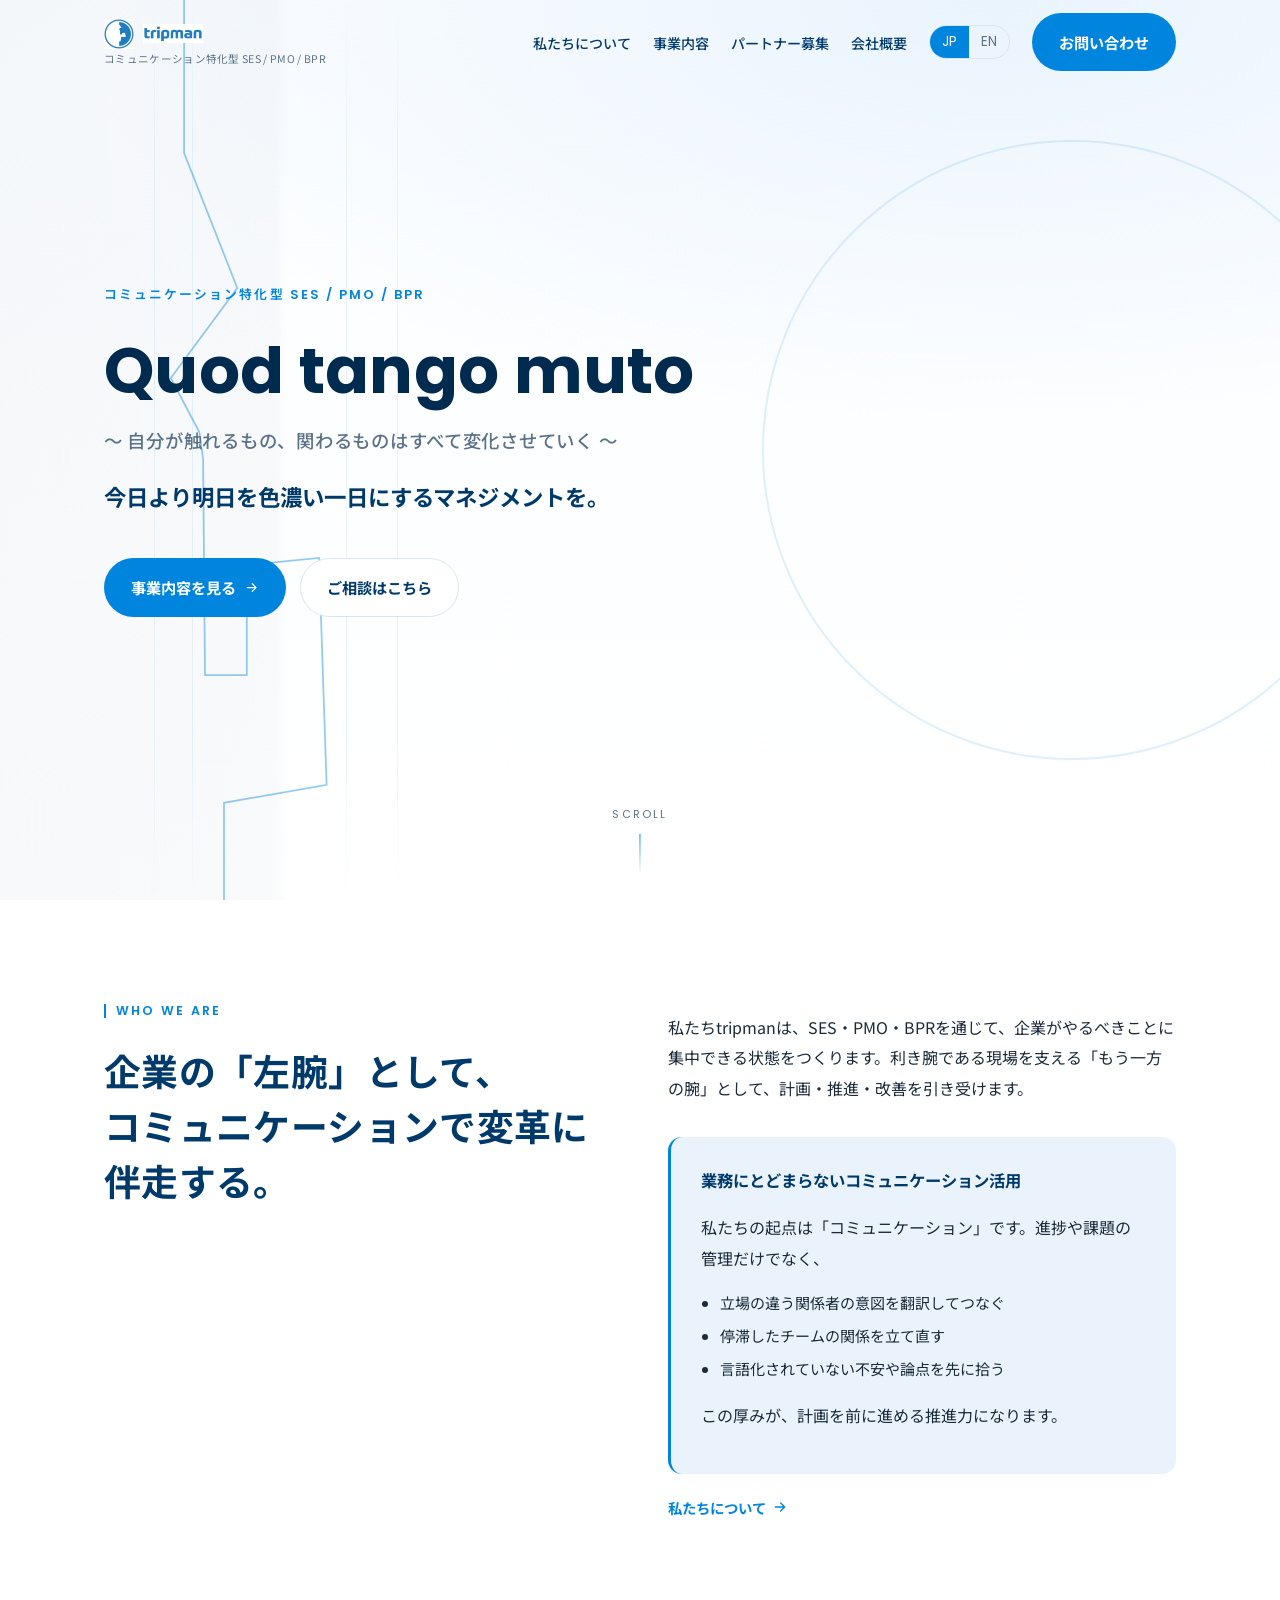
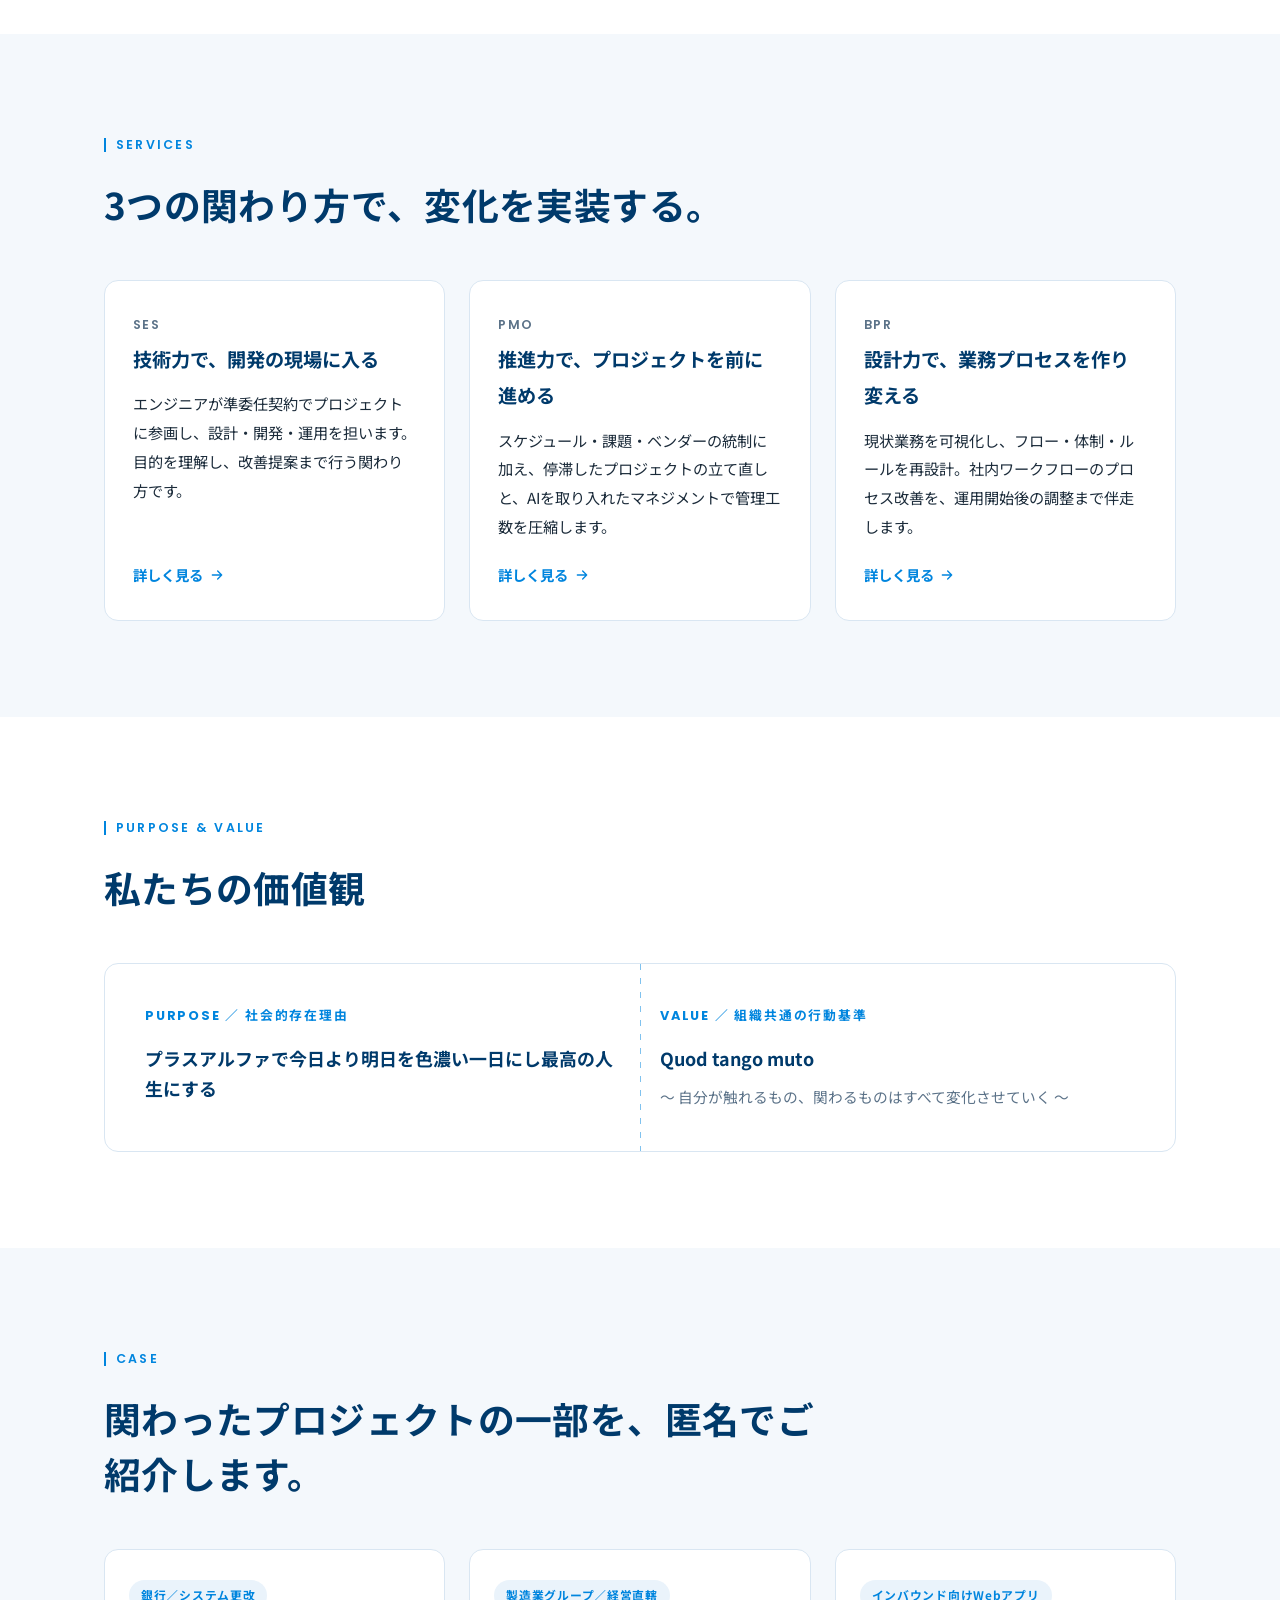
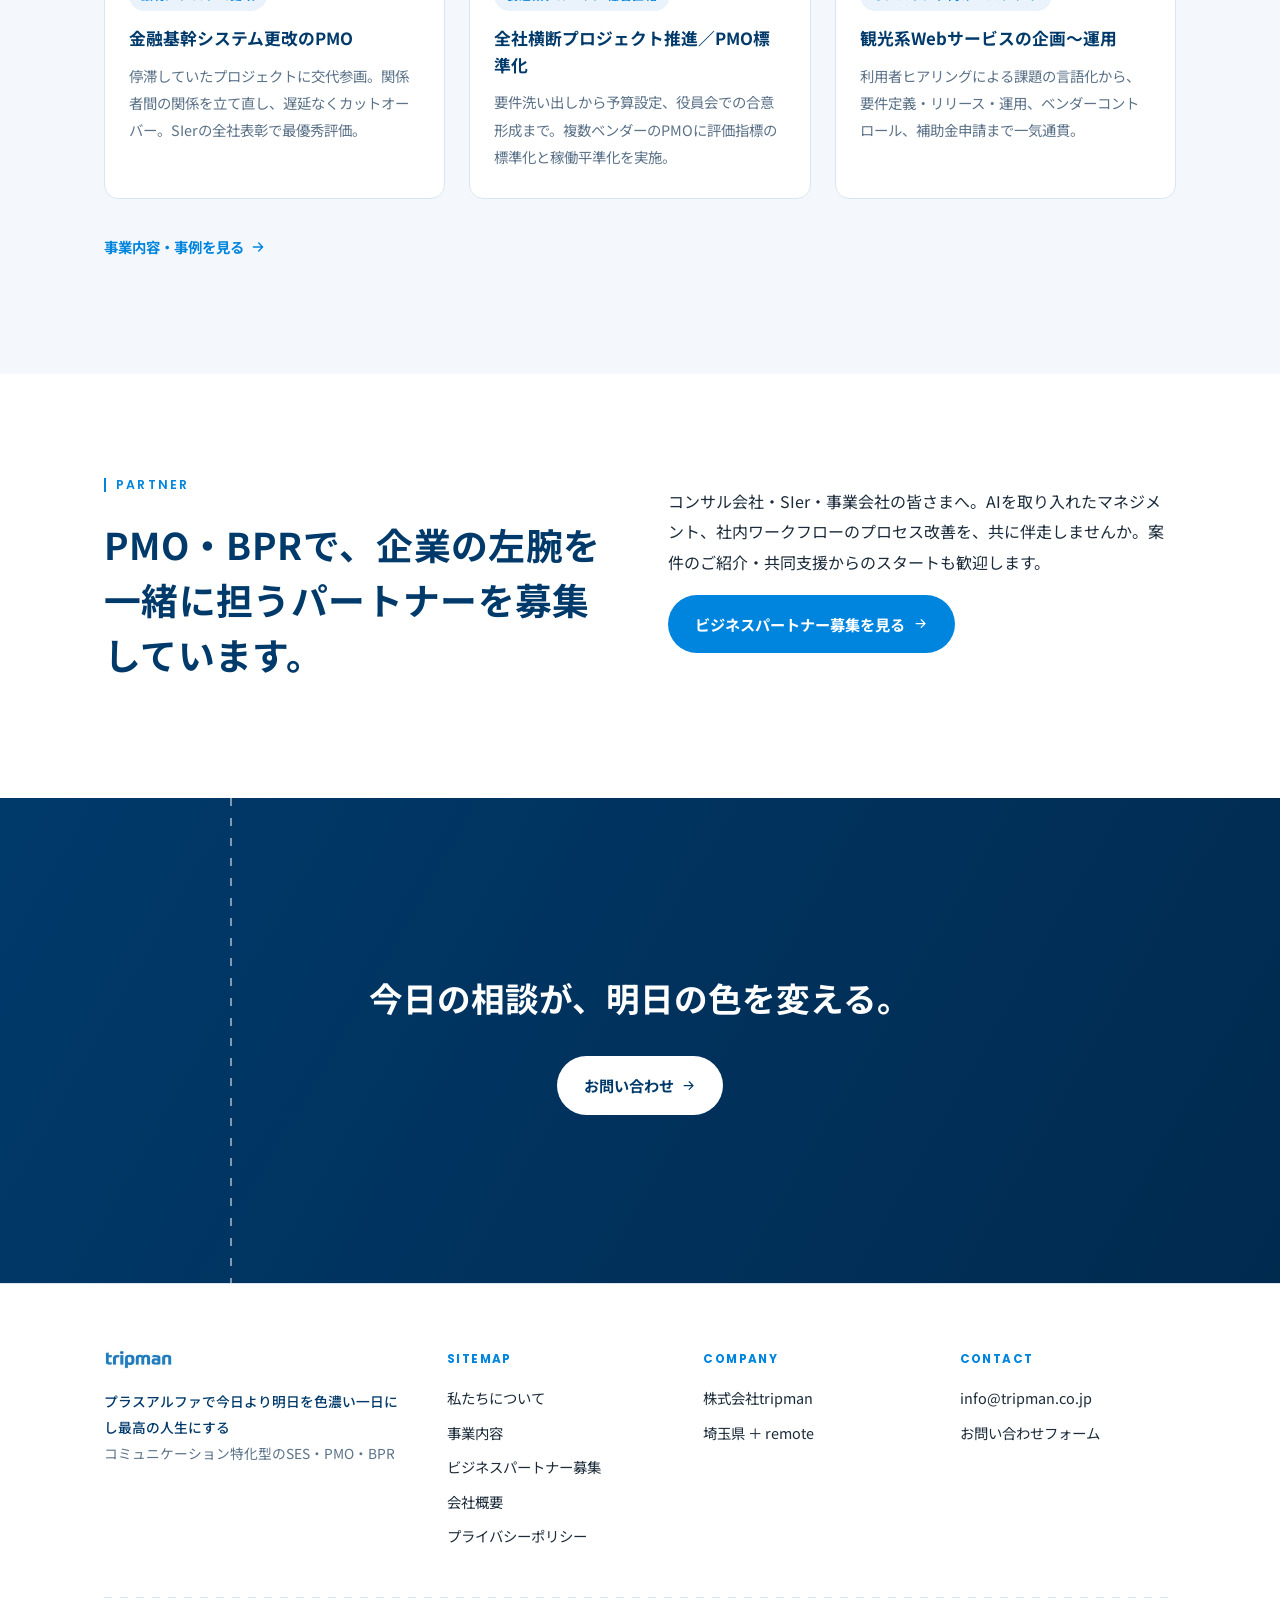
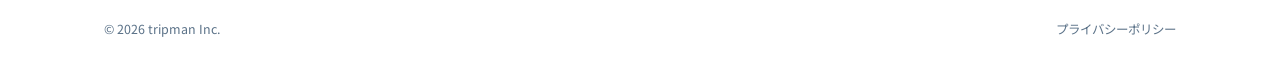
==== index.html @ a9abf8d1 "Initial public preview build Generated from tripman-corporate-site/site/ via scripts/build_public_pr" ====
<!doctype html>
<html lang="ja">
<head>
<meta charset="utf-8">
<meta name="viewport" content="width=device-width, initial-scale=1">
<meta name="robots" content="noindex, nofollow">
<link rel="icon" href="favicon.ico" sizes="any">
<link rel="icon" type="image/png" href="assets/img/favicon-32.png">
<link rel="apple-touch-icon" href="assets/img/favicon-180.png">
<title>株式会社tripman｜コミュニケーション特化型のSES・PMO・BPR</title>
<meta name="description" content="コミュニケーション特化型のSES／PMO／BPRで企業の変革に伴走するIT企業。業務にとどまらないコミュニケーション活用で、マスタースケジュール管理からAIを取り入れたマネジメント、ワークフロー改善までを「企業の左腕」として支援します。">
<meta property="og:type" content="website">
<meta property="og:title" content="株式会社tripman｜コミュニケーション特化型のSES・PMO・BPR">
<meta property="og:description" content="業務にとどまらないコミュニケーション活用で、企業の左腕として変革に伴走するIT企業。">
<meta property="og:url" content="https://www.tripman.co.jp/">
<meta property="og:image" content="https://www.tripman.co.jp/assets/img/ogp.png">
<link rel="preconnect" href="https://fonts.googleapis.com">
<link rel="preconnect" href="https://fonts.gstatic.com" crossorigin>
<link href="https://fonts.googleapis.com/css2?family=Noto+Sans+JP:wght@400;500;700&family=Poppins:wght@500;600;700&display=swap" rel="stylesheet">
<link rel="stylesheet" href="assets/css/style.css">
<!-- Google Analytics 4 — 測定ID取得後、この行の下のコメントを外し G-XXXXXXXXXX を実際のIDに差し替えてください
<script async src="https://www.googletagmanager.com/gtag/js?id=G-XXXXXXXXXX"></script>
<script>
  window.dataLayer = window.dataLayer || [];
  function gtag(){dataLayer.push(arguments);}
  gtag('js', new Date());
  gtag('config', 'G-XXXXXXXXXX');
</script>
-->
</head>
<body>

<!-- ============ Header ============ -->
<header class="site-header" id="siteHeader">
  <div class="wrap">
    <a class="brand" href="index.html" aria-label="株式会社tripman トップへ">
      <span class="brand__lockup">
        <img class="brand__mark" src="assets/img/mark.jpg" alt="" aria-hidden="true">
        <img class="brand__word" src="assets/img/wordmark.jpg" alt="tripman">
      </span>
      <span class="brand__tag" data-i18n="common.commTagline">コミュニケーション特化型 SES / PMO / BPR</span>
    </a>

    <button class="hamburger" id="hamburger" aria-label="メニューを開閉" aria-expanded="false" aria-controls="primaryNav">
      <span></span>
    </button>

    <nav class="nav" id="primaryNav" aria-label="メインナビゲーション">
      <span class="nav__tagline" data-i18n="common.commTagline">コミュニケーション特化型 SES / PMO / BPR</span>
      <ul class="nav__links">
        <li><a href="about.html" data-i18n="nav.about">私たちについて</a></li>
        <li><a href="services.html" data-i18n="nav.services">事業内容</a></li>
        <li><a href="partner.html" data-i18n="nav.partnerShort">パートナー募集</a></li>
        <li><a href="company.html" data-i18n="nav.company">会社概要</a></li>
      </ul>
      <div class="lang" role="group" aria-label="言語切り替え / Language">
        <button type="button" data-lang="ja" aria-pressed="true">JP</button>
        <button type="button" data-lang="en" aria-pressed="false">EN</button>
      </div>
      <a class="btn btn--primary nav__cta" href="contact.html" data-i18n="nav.contact">お問い合わせ</a>
    </nav>
  </div>
</header>
<div class="nav-scrim" id="navScrim" hidden></div>

<main>

  <!-- ============ Hero ============ -->
  <section class="hero" id="hero">
    <div class="hero__split" aria-hidden="true"></div>
    <div class="dateline" id="dateline" aria-hidden="true">
      <!-- 主線：日付変更線をモチーフにしたジグザグ（指定形状） -->
      <svg class="dateline__idl" viewBox="0 0 100 1000" preserveAspectRatio="none" xmlns="http://www.w3.org/2000/svg">
        <path d="M9 0 L9 170 L37 320 L2 420 L17 480 L19 510 L20 750 L42 750 L42 628 L80 620 L84 872 L30 892 L30 1000"/>
      </svg>
      <span style="left:15%"></span>
      <span style="left:27%"></span>
      <span style="left:12%"></span>
      <span style="left:31%"></span>
    </div>
    <div class="hero__mark" aria-hidden="true"></div>

    <button class="hero__skip" id="heroSkip" type="button" data-i18n="hero.skip">アニメーションをスキップ</button>

    <div class="wrap">
      <div class="hero__inner">
        <p class="hero__eyebrow" data-i18n="hero.eyebrow">コミュニケーション特化型 SES / PMO / BPR</p>
        <h1 class="hero__title">
          Quod tango muto
          <em data-i18n="hero.titleSub">〜 自分が触れるもの、関わるものはすべて変化させていく 〜</em>
        </h1>
        <p class="hero__sub" data-i18n="hero.sub">今日より明日を色濃い一日にするマネジメントを。</p>
        <div class="hero__actions">
          <a class="btn btn--primary" href="services.html" data-i18n="hero.ctaPrimary">事業内容を見る
            <svg viewBox="0 0 24 24" fill="none" aria-hidden="true"><path d="M5 12h14M13 6l6 6-6 6" stroke="currentColor" stroke-width="2" stroke-linecap="round" stroke-linejoin="round"/></svg>
          </a>
          <a class="btn btn--ghost" href="contact.html" data-i18n="hero.ctaSecondary">ご相談はこちら</a>
        </div>
      </div>
    </div>

    <div class="hero__scroll" aria-hidden="true"><span>Scroll</span></div>
  </section>

  <!-- ============ 1-2 WHO WE ARE / Communication ============ -->
  <section class="section" id="about-intro">
    <div class="wrap split">
      <div>
        <p class="eyebrow">Who we are</p>
        <h2 class="h2" data-i18n="intro.title">企業の「左腕」として、<br>コミュニケーションで変革に伴走する。</h2>
      </div>
      <div class="stack">
        <p data-i18n="intro.body1">私たちtripmanは、SES・PMO・BPRを通じて、企業がやるべきことに集中できる状態をつくります。利き腕である現場を支える「もう一方の腕」として、計画・推進・改善を引き受けます。</p>
        <div class="comm">
          <h3 data-i18n="intro.commHead">業務にとどまらないコミュニケーション活用</h3>
          <p data-i18n="intro.commLead">私たちの起点は「コミュニケーション」です。進捗や課題の管理だけでなく、</p>
          <ul>
            <li data-i18n="intro.commItem1">立場の違う関係者の意図を翻訳してつなぐ</li>
            <li data-i18n="intro.commItem2">停滞したチームの関係を立て直す</li>
            <li data-i18n="intro.commItem3">言語化されていない不安や論点を先に拾う</li>
          </ul>
          <p data-i18n="intro.commClose">この厚みが、計画を前に進める推進力になります。</p>
        </div>
        <p><a class="card__link" href="about.html" data-i18n="intro.link">私たちについて
          <svg viewBox="0 0 24 24" width="16" height="16" fill="none" aria-hidden="true"><path d="M5 12h14M13 6l6 6-6 6" stroke="currentColor" stroke-width="2" stroke-linecap="round" stroke-linejoin="round"/></svg>
        </a></p>
      </div>
    </div>
  </section>

  <!-- ============ 1-3 Services ============ -->
  <section class="section section--alt" id="services">
    <div class="wrap">
      <div class="block-head">
        <p class="eyebrow">Services</p>
        <h2 class="h2" data-i18n="svc.title">3つの関わり方で、変化を実装する。</h2>
      </div>
      <div class="cards">
        <article class="card reveal">
          <h3 class="card__ttl"><small>SES</small><span data-i18n="svc.s1.ttl">技術力で、開発の現場に入る</span></h3>
          <p data-i18n="svc.s1.body">エンジニアが準委任契約でプロジェクトに参画し、設計・開発・運用を担います。目的を理解し、改善提案まで行う関わり方です。</p>
          <a class="card__link" href="services.html#ses" data-i18n="svc.more">詳しく見る
            <svg viewBox="0 0 24 24" width="16" height="16" fill="none" aria-hidden="true"><path d="M5 12h14M13 6l6 6-6 6" stroke="currentColor" stroke-width="2" stroke-linecap="round" stroke-linejoin="round"/></svg>
          </a>
        </article>
        <article class="card reveal">
          <h3 class="card__ttl"><small>PMO</small><span data-i18n="svc.s2.ttl">推進力で、プロジェクトを前に進める</span></h3>
          <p data-i18n="svc.s2.body">スケジュール・課題・ベンダーの統制に加え、停滞したプロジェクトの立て直しと、AIを取り入れたマネジメントで管理工数を圧縮します。</p>
          <a class="card__link" href="services.html#pmo" data-i18n="svc.more">詳しく見る
            <svg viewBox="0 0 24 24" width="16" height="16" fill="none" aria-hidden="true"><path d="M5 12h14M13 6l6 6-6 6" stroke="currentColor" stroke-width="2" stroke-linecap="round" stroke-linejoin="round"/></svg>
          </a>
        </article>
        <article class="card reveal">
          <h3 class="card__ttl"><small>BPR</small><span data-i18n="svc.s3.ttl">設計力で、業務プロセスを作り変える</span></h3>
          <p data-i18n="svc.s3.body">現状業務を可視化し、フロー・体制・ルールを再設計。社内ワークフローのプロセス改善を、運用開始後の調整まで伴走します。</p>
          <a class="card__link" href="services.html#bpr" data-i18n="svc.more">詳しく見る
            <svg viewBox="0 0 24 24" width="16" height="16" fill="none" aria-hidden="true"><path d="M5 12h14M13 6l6 6-6 6" stroke="currentColor" stroke-width="2" stroke-linecap="round" stroke-linejoin="round"/></svg>
          </a>
        </article>
      </div>
    </div>
  </section>

  <!-- ============ 1-4 Purpose & Value ============ -->
  <section class="section" id="purpose">
    <div class="wrap">
      <div class="block-head">
        <p class="eyebrow">Purpose &amp; Value</p>
        <h2 class="h2" data-i18n="pv.title">私たちの価値観</h2>
      </div>
      <div class="pv">
        <div>
          <h3>Purpose ／ 社会的存在理由</h3>
          <p class="pv__main" data-i18n="pv.purpose">プラスアルファで今日より明日を色濃い一日にし最高の人生にする</p>
        </div>
        <div>
          <h3>Value ／ 組織共通の行動基準</h3>
          <p class="pv__main">Quod tango muto</p>
          <p class="pv__note" data-i18n="pv.valueNote">〜 自分が触れるもの、関わるものはすべて変化させていく 〜</p>
        </div>
      </div>
    </div>
  </section>

  <!-- ============ 1-5 Cases ============ -->
  <section class="section section--alt" id="cases">
    <div class="wrap">
      <div class="block-head">
        <p class="eyebrow">Case</p>
        <h2 class="h2" data-i18n="case.title">関わったプロジェクトの一部を、匿名でご紹介します。</h2>
      </div>
      <div class="cases">
        <article class="case reveal">
          <span class="case__tag" data-i18n="case.c1.tag">銀行／システム更改</span>
          <h3 data-i18n="case.c1.ttl">金融基幹システム更改のPMO</h3>
          <p data-i18n="case.c1.body">停滞していたプロジェクトに交代参画。関係者間の関係を立て直し、遅延なくカットオーバー。SIerの全社表彰で最優秀評価。</p>
        </article>
        <article class="case reveal">
          <span class="case__tag" data-i18n="case.c2.tag">製造業グループ／経営直轄</span>
          <h3 data-i18n="case.c2.ttl">全社横断プロジェクト推進／PMO標準化</h3>
          <p data-i18n="case.c2.body">要件洗い出しから予算設定、役員会での合意形成まで。複数ベンダーのPMOに評価指標の標準化と稼働平準化を実施。</p>
        </article>
        <article class="case reveal">
          <span class="case__tag" data-i18n="case.c3.tag">インバウンド向けWebアプリ</span>
          <h3 data-i18n="case.c3.ttl">観光系Webサービスの企画〜運用</h3>
          <p data-i18n="case.c3.body">利用者ヒアリングによる課題の言語化から、要件定義・リリース・運用、ベンダーコントロール、補助金申請まで一気通貫。</p>
        </article>
      </div>
      <p style="margin-top:32px">
        <a class="card__link" href="services.html#case" data-i18n="case.more">事業内容・事例を見る
          <svg viewBox="0 0 24 24" width="16" height="16" fill="none" aria-hidden="true"><path d="M5 12h14M13 6l6 6-6 6" stroke="currentColor" stroke-width="2" stroke-linecap="round" stroke-linejoin="round"/></svg>
        </a>
      </p>
    </div>
  </section>

  <!-- ============ 1-6 Partner ============ -->
  <section class="section" id="partner">
    <div class="wrap split">
      <div>
        <p class="eyebrow">Partner</p>
        <h2 class="h2" data-i18n="ptn.title">PMO・BPRで、企業の左腕を<br>一緒に担うパートナーを募集しています。</h2>
      </div>
      <div class="stack">
        <p data-i18n="ptn.body">コンサル会社・SIer・事業会社の皆さまへ。AIを取り入れたマネジメント、社内ワークフローのプロセス改善を、共に伴走しませんか。案件のご紹介・共同支援からのスタートも歓迎します。</p>
        <p><a class="btn btn--primary" href="partner.html" data-i18n="ptn.cta">ビジネスパートナー募集を見る
          <svg viewBox="0 0 24 24" fill="none" aria-hidden="true"><path d="M5 12h14M13 6l6 6-6 6" stroke="currentColor" stroke-width="2" stroke-linecap="round" stroke-linejoin="round"/></svg>
        </a></p>
      </div>
    </div>
  </section>

  <!-- ============ 1-7 CTA band ============ -->
  <section class="section cta-band">
    <div class="wrap">
      <h2 data-i18n="cta.title">今日の相談が、明日の色を変える。</h2>
      <a class="btn btn--onDark" href="contact.html" data-i18n="cta.btn">お問い合わせ
        <svg viewBox="0 0 24 24" fill="none" aria-hidden="true"><path d="M5 12h14M13 6l6 6-6 6" stroke="currentColor" stroke-width="2" stroke-linecap="round" stroke-linejoin="round"/></svg>
      </a>
    </div>
  </section>

</main>

<!-- ============ Footer ============ -->
<footer class="site-footer">
  <div class="wrap">
    <div class="f-top">
      <div class="f-brand">
        <img src="assets/img/wordmark.jpg" alt="tripman" class="f-word">
        <p class="f-purpose" data-i18n="footer.purpose">プラスアルファで今日より明日を色濃い一日にし最高の人生にする</p>
        <p data-i18n="common.commTaglineFooter">コミュニケーション特化型のSES・PMO・BPR</p>
      </div>
      <div>
        <h4>Sitemap</h4>
        <ul>
          <li><a href="about.html" data-i18n="nav.about">私たちについて</a></li>
          <li><a href="services.html" data-i18n="nav.services">事業内容</a></li>
          <li><a href="partner.html" data-i18n="nav.partner">ビジネスパートナー募集</a></li>
          <li><a href="company.html" data-i18n="nav.company">会社概要</a></li>
          <li><a href="privacy.html" data-i18n="nav.privacy">プライバシーポリシー</a></li>
        </ul>
      </div>
      <div>
        <h4>Company</h4>
        <ul>
          <li>株式会社tripman</li>
          <li data-i18n="footer.location">埼玉県 ＋ remote</li>
        </ul>
      </div>
      <div>
        <h4>Contact</h4>
        <ul>
          <li><a href="mailto:info@tripman.co.jp">info@tripman.co.jp</a></li>
          <li><a href="contact.html" data-i18n="nav.contact">お問い合わせフォーム</a></li>
        </ul>
      </div>
    </div>
    <div class="f-divider" aria-hidden="true"></div>
    <div class="f-bottom">
      <span>© 2026 tripman Inc.</span>
      <a href="privacy.html" data-i18n="nav.privacy">プライバシーポリシー</a>
    </div>
  </div>
</footer>

<div class="i18n-banner" id="i18nBanner" role="status" hidden>
  <span id="i18nBannerText"></span>
  <button type="button" id="i18nBannerClose">OK</button>
</div>

<script src="assets/js/main.js"></script>
</body>
</html>
---- assets/css/style.css ----
/* =========================================================
   tripman corporate site — style.css
   Brand: #0085de (logo blue) / #003a6b (deep navy accent)
   Font : Noto Sans JP (JA), Poppins (Latin display)
   ========================================================= */

:root {
  --brand: #0085de;
  --brand-dark: #006cb8;
  --ink: #003a6b;
  --ink-deep: #012a4f;
  --text: #1b2b3a;
  --muted: #5b7288;
  --line: #d9e6f2;
  --bg: #ffffff;
  --bg-alt: #f4f8fc;
  --bg-tint: #eaf3fb;
  --white: #ffffff;
  --maxw: 1120px;
  --gutter: 24px;
  --header-h: 84px;
  --radius: 14px;
  --shadow-sm: 0 1px 2px rgba(3, 42, 79, .06), 0 6px 20px rgba(3, 42, 79, .06);
  --shadow-md: 0 10px 40px rgba(3, 42, 79, .12);
  --ease: cubic-bezier(.22, .61, .36, 1);
  --font-ja: "Noto Sans JP", -apple-system, BlinkMacSystemFont, "Segoe UI", "Hiragino Kaku Gothic ProN", "Yu Gothic", Meiryo, sans-serif;
  --font-latin: "Poppins", var(--font-ja);
}

* { box-sizing: border-box; }

html { scroll-behavior: smooth; }
@media (prefers-reduced-motion: reduce) {
  html { scroll-behavior: auto; }
}

body {
  margin: 0;
  font-family: var(--font-ja);
  color: var(--text);
  background: var(--bg);
  line-height: 1.9;
  font-size: 16px;
  -webkit-font-smoothing: antialiased;
  text-rendering: optimizeLegibility;
}

img { max-width: 100%; height: auto; display: block; }
a { color: inherit; text-decoration: none; }
button { font-family: inherit; }

/* ---------- layout helpers ---------- */
.wrap {
  width: 100%;
  max-width: var(--maxw);
  margin-inline: auto;
  padding-inline: var(--gutter);
}

.section { padding-block: 96px; position: relative; }
.section--alt { background: var(--bg-alt); }
.section--tint { background: var(--bg-tint); }

@media (max-width: 767px) {
  .section { padding-block: 56px; }
}

/* ---------- eyebrow / headings ---------- */
.eyebrow {
  display: inline-flex;
  align-items: center;
  gap: 10px;
  font-family: var(--font-latin);
  font-weight: 600;
  font-size: .78rem;
  letter-spacing: .18em;
  text-transform: uppercase;
  color: var(--brand);
  margin: 0 0 20px;
}
.eyebrow::before {
  content: "";
  width: 2px;
  height: 1.15em;
  background: var(--brand);
  display: inline-block;
}
.section--dark .eyebrow { color: #7cc4f2; }
.section--dark .eyebrow::before { background: #7cc4f2; }

.h2 {
  font-size: clamp(1.55rem, 1.1rem + 1.9vw, 2.3rem);
  line-height: 1.5;
  font-weight: 700;
  color: var(--ink);
  margin: 0 0 20px;
  letter-spacing: .01em;
}
.section--dark .h2 { color: #fff; }

.lead {
  font-size: 1.02rem;
  color: var(--muted);
  margin: 0 0 8px;
}
.section--dark .lead { color: rgba(255, 255, 255, .82); }

/* ---------- buttons ---------- */
.btn {
  display: inline-flex;
  align-items: center;
  gap: .5em;
  padding: 14px 26px;
  border-radius: 999px;
  font-weight: 700;
  font-size: .95rem;
  border: 1.5px solid transparent;
  cursor: pointer;
  transition: transform .2s var(--ease), background-color .2s, color .2s, border-color .2s;
  white-space: nowrap;
}
.btn svg { width: 1em; height: 1em; }
.btn--primary { background: var(--brand); color: #fff; }
.btn--primary:hover { background: var(--brand-dark); transform: translateY(-2px); }
.btn--ghost { border-color: var(--line); color: var(--ink); background: #fff; }
.btn--ghost:hover { border-color: var(--brand); color: var(--brand); transform: translateY(-2px); }
.btn--onDark { background: #fff; color: var(--ink); }
.btn--onDark:hover { background: var(--bg-tint); transform: translateY(-2px); }

/* =========================================================
   Header
   ========================================================= */
.site-header {
  position: fixed;
  inset: 0 0 auto 0;
  z-index: 100;
  height: var(--header-h);
  display: flex;
  align-items: center;
  transition: height .3s var(--ease), background-color .3s, box-shadow .3s;
}
.site-header .wrap {
  display: flex;
  align-items: center;
  gap: 24px;
  width: 100%;
}
.site-header.is-scrolled {
  height: 64px;
  background: rgba(255, 255, 255, .92);
  backdrop-filter: blur(8px);
  box-shadow: 0 1px 0 var(--line);
}

.brand {
  display: flex;
  flex-direction: column;
  align-items: flex-start;
  gap: 3px;
  flex-shrink: 0;
}
.brand__lockup { display: flex; align-items: center; gap: 9px; }
.brand__mark { height: 30px; width: auto; }
.brand__word { height: 19px; width: auto; }
.brand__tag {
  font-size: .66rem;
  letter-spacing: .03em;
  color: var(--muted);
  line-height: 1.3;
}
.site-header.is-scrolled .brand { gap: 0; }
.site-header.is-scrolled .brand__mark { height: 26px; }
.site-header.is-scrolled .brand__word { height: 17px; }
.site-header.is-scrolled .brand__tag { display: none; }

.nav { margin-left: auto; display: flex; align-items: center; gap: 22px; }
.nav__links { display: flex; gap: 22px; list-style: none; margin: 0; padding: 0; }
.nav__links a {
  font-size: .88rem;
  font-weight: 500;
  color: var(--ink);
  position: relative;
  padding-block: 6px;
  white-space: nowrap;
}
.nav__links a::after {
  content: "";
  position: absolute;
  left: 0; bottom: 0;
  width: 100%;
  height: 2px;
  background: var(--brand);
  transform: scaleX(0);
  transform-origin: left;
  transition: transform .25s var(--ease);
}
.nav__links a:hover::after { transform: scaleX(1); }

.lang {
  display: inline-flex;
  border: 1px solid var(--line);
  border-radius: 999px;
  overflow: hidden;
  font-family: var(--font-latin);
  font-size: .76rem;
  font-weight: 600;
}
.lang button {
  border: 0;
  background: transparent;
  color: var(--muted);
  padding: 6px 12px;
  cursor: pointer;
  transition: background-color .2s, color .2s;
}
.lang button[aria-pressed="true"] { background: var(--brand); color: #fff; }

.nav__cta { display: inline-flex; }

.hamburger {
  display: none;
  width: 44px; height: 44px;
  border: 1px solid var(--line);
  border-radius: 10px;
  background: #fff;
  cursor: pointer;
  align-items: center;
  justify-content: center;
  margin-left: auto;
}
.hamburger span, .hamburger span::before, .hamburger span::after {
  content: "";
  display: block;
  width: 20px; height: 2px;
  background: var(--ink);
  position: relative;
  transition: transform .25s var(--ease), opacity .2s;
}
.hamburger span::before { position: absolute; top: -6px; }
.hamburger span::after { position: absolute; top: 6px; }
.is-menu-open .hamburger span { background: transparent; }
.is-menu-open .hamburger span::before { transform: translateY(6px) rotate(45deg); }
.is-menu-open .hamburger span::after { transform: translateY(-6px) rotate(-45deg); }

@media (max-width: 1040px) {
  .brand__tag { display: none; }
  .hamburger { display: inline-flex; }
  .nav {
    position: fixed;
    inset: 0 0 0 auto;
    width: min(82vw, 340px);
    background: #fff;
    flex-direction: column;
    align-items: stretch;
    gap: 0;
    padding: calc(var(--header-h) + 20px) 28px 40px;
    box-shadow: var(--shadow-md);
    transform: translateX(100%);
    transition: transform .35s var(--ease);
    overflow-y: auto;
  }
  .is-menu-open .nav { transform: translateX(0); }
  .nav__links { flex-direction: column; gap: 4px; }
  .nav__links a { padding-block: 14px; border-bottom: 1px solid var(--line); font-size: 1rem; }
  .nav__tagline {
    display: block;
    font-size: .78rem;
    color: var(--muted);
    margin: 8px 0 20px;
  }
  .lang { align-self: flex-start; margin-top: 22px; }
  .nav__cta { margin-top: 18px; }
  .nav__cta .btn { width: 100%; justify-content: center; }
}
@media (min-width: 1041px) {
  .nav__tagline { display: none; }
}

.nav-scrim {
  position: fixed;
  inset: 0;
  background: rgba(1, 42, 79, .35);
  opacity: 0;
  visibility: hidden;
  transition: opacity .3s;
  z-index: 99;
}
.is-menu-open .nav-scrim { opacity: 1; visibility: visible; }

/* =========================================================
   Hero + date-change-line animation
   ========================================================= */
.hero {
  position: relative;
  min-height: 100vh;
  min-height: 100svh;
  display: flex;
  align-items: center;
  overflow: hidden;
  background:
    radial-gradient(120% 80% at 78% 0%, #eaf4fd 0%, rgba(234, 244, 253, 0) 60%),
    linear-gradient(180deg, #fbfdff 0%, #ffffff 100%);
}

/* left / right faint brightness split (yesterday / tomorrow) — pivots on the main line (~22%) */
.hero__split {
  position: absolute;
  inset: 0;
  z-index: 0;
  background: linear-gradient(90deg, rgba(3, 42, 79, .028) 0%, rgba(3, 42, 79, .022) 21.5%, rgba(255, 255, 255, 0) 22.5%, rgba(255, 255, 255, 0) 100%);
  opacity: 1;
}
.hero.anim-ready .hero__split { animation: splitIn 1s ease .5s both; }
.hero.is-revealed .hero__split { animation: none; }
@keyframes splitIn { from { opacity: 0; } to { opacity: 1; } }

/* the descending lines */
.dateline {
  position: absolute;
  inset: 0;
  z-index: 1;
  pointer-events: none;
}
.dateline span {
  position: absolute;
  top: 0;
  width: 1px;
  height: 100%;
  background: linear-gradient(180deg, rgba(0, 133, 222, 0) 0%, rgba(0, 133, 222, .5) 18%, rgba(0, 133, 222, .5) 82%, rgba(0, 133, 222, 0) 100%);
  transform-origin: top;
  /* resting state = visible (thumbnail / no-JS shows the full hero) */
  transform: scaleY(1);
  opacity: .16;
}

/* main line: the International Date Line, drawn as a real zig-zag */
.dateline__idl {
  position: absolute;
  top: 0;
  height: 100%;
  width: 190px;              /* viewBox 100 wide → 1.9x */
  left: calc(16% - 38px);    /* vertical body (x≈20) lands near 16% of the viewport */
  overflow: visible;
}
.dateline__idl path {
  fill: none;
  stroke: var(--brand);
  stroke-width: 1.75;
  stroke-linejoin: miter;
  vector-effect: non-scaling-stroke;
  opacity: .42;   /* resting state = fully drawn, sits behind the type */
}

/* animation plays only once JS marks the hero ready */
.hero.anim-ready .dateline span { animation: lineDrop .9s var(--ease) both; }
.hero.anim-ready .dateline span:nth-of-type(1) { animation-delay: .10s; }
.hero.anim-ready .dateline span:nth-of-type(2) { animation-delay: .22s; }
.hero.anim-ready .dateline span:nth-of-type(3) { animation-delay: .34s; }
.hero.anim-ready .dateline span:nth-of-type(4) { animation-delay: .46s; }
.hero.anim-ready .dateline__idl path {
  stroke-dasharray: 1900;
  animation: idlDraw 1.15s var(--ease) 0s both;
}
.hero.is-revealed .dateline span { animation: none; }
.hero.is-revealed .dateline__idl path { animation: none; stroke-dashoffset: 0; }

@keyframes lineDrop {
  0%   { transform: scaleY(0); opacity: .9; }
  70%  { transform: scaleY(1); opacity: .7; }
  100% { transform: scaleY(1); opacity: .16; }
}
@keyframes idlDraw {
  from { stroke-dashoffset: 1900; opacity: .8; }
  to   { stroke-dashoffset: 0; opacity: .42; }
}

/* giant faint circle mark echo */
.hero__mark {
  position: absolute;
  right: -8vw;
  top: 50%;
  transform: translateY(-50%);
  width: min(52vw, 620px);
  aspect-ratio: 1;
  border: 2px solid rgba(0, 133, 222, .12);
  border-radius: 50%;
  z-index: 0;
}

.hero__inner { position: relative; z-index: 3; padding-block: 120px; max-width: 760px; }

.hero__eyebrow {
  font-family: var(--font-latin);
  font-weight: 600;
  letter-spacing: .16em;
  text-transform: uppercase;
  font-size: .8rem;
  color: var(--brand);
  margin: 0 0 26px;
}
.hero__title {
  font-family: var(--font-latin);
  font-weight: 700;
  font-size: clamp(2.2rem, 1.2rem + 4.6vw, 4rem);
  line-height: 1.16;
  color: var(--ink-deep);
  margin: 0 0 18px;
  letter-spacing: .005em;
  text-wrap: balance;
}
.hero__title em {
  display: block;
  font-family: var(--font-ja);
  font-style: normal;
  font-weight: 500;
  font-size: clamp(.92rem, .8rem + .6vw, 1.15rem);
  line-height: 1.8;
  color: var(--muted);
  margin-top: 16px;
  letter-spacing: .04em;
}
.hero__sub {
  font-size: clamp(1.05rem, .95rem + .7vw, 1.4rem);
  font-weight: 700;
  color: var(--ink);
  margin: 0 0 40px;
}
.hero__actions { display: flex; flex-wrap: wrap; gap: 14px; }

/* enhancement: fade-up runs once when JS adds .anim-ready; resting state is fully visible */
.hero.anim-ready .hero__eyebrow { animation: heroUp .6s var(--ease) .70s both; }
.hero.anim-ready .hero__title   { animation: heroUp .7s var(--ease) .80s both; }
.hero.anim-ready .hero__sub     { animation: heroUp .7s var(--ease) .92s both; }
.hero.anim-ready .hero__actions { animation: heroUp .7s var(--ease) 1.02s both; }
.hero.is-revealed .hero__eyebrow,
.hero.is-revealed .hero__title,
.hero.is-revealed .hero__sub,
.hero.is-revealed .hero__actions { animation: none; }

@keyframes heroUp {
  from { opacity: 0; transform: translateY(16px); }
  to   { opacity: 1; transform: none; }
}

.hero__scroll {
  position: absolute;
  left: 50%;
  bottom: 26px;
  transform: translateX(-50%);
  font-family: var(--font-latin);
  font-size: .68rem;
  letter-spacing: .2em;
  text-transform: uppercase;
  color: var(--muted);
  z-index: 3;
  display: flex;
  flex-direction: column;
  align-items: center;
  gap: 8px;
}
.hero__scroll::after {
  content: "";
  width: 1px; height: 40px;
  background: linear-gradient(var(--brand), transparent);
  animation: scrollPulse 1.8s ease-in-out infinite;
}
@keyframes scrollPulse {
  0%, 100% { transform: scaleY(.4); opacity: .4; transform-origin: top; }
  50% { transform: scaleY(1); opacity: 1; transform-origin: top; }
}

.hero__skip {
  position: absolute;
  right: var(--gutter);
  top: calc(var(--header-h) + 10px);
  z-index: 4;
  border: 1px solid var(--line);
  background: rgba(255,255,255,.7);
  color: var(--muted);
  border-radius: 999px;
  padding: 6px 14px;
  font-size: .72rem;
  cursor: pointer;
  display: none;
}
.hero.anim-ready:not(.is-revealed) .hero__skip { display: inline-block; }

@media (max-width: 767px) {
  .hero { min-height: 90svh; }
  .hero__inner { padding-block: 104px 72px; }
  .hero__mark { width: 62vw; right: -16vw; top: 30%; }
  .dateline span:nth-of-type(n+3) { display: none; }
  .dateline__idl { width: 150px; left: calc(13% - 30px); opacity: .8; }
  .hero__eyebrow { margin-bottom: 20px; font-size: .72rem; }
  .hero__sub { margin-bottom: 32px; }
  .hero__actions { gap: 10px; }
  .hero__actions .btn { flex: 1 1 auto; justify-content: center; }
}

@media (prefers-reduced-motion: reduce) {
  .hero__split { opacity: 1; transition: none; }
  .hero .dateline span,
  .hero.anim-ready .dateline span { animation: none; transform: scaleY(1); }
  .hero.anim-ready .dateline__idl path { animation: none; stroke-dashoffset: 0; }
  .hero.anim-ready .hero__eyebrow,
  .hero.anim-ready .hero__title,
  .hero.anim-ready .hero__sub,
  .hero.anim-ready .hero__actions { animation: none; }
  .hero__scroll::after { animation: none; }
  .hero__skip { display: none; }
}

/* =========================================================
   Generic content blocks
   ========================================================= */
.block-head { max-width: 720px; margin-bottom: 48px; }

.split {
  display: grid;
  grid-template-columns: 1fr 1fr;
  gap: 56px;
  align-items: start;
}
@media (max-width: 860px) { .split { grid-template-columns: 1fr; gap: 28px; } }

.stack > * + * { margin-top: 1.1em; }

/* pv/value panel */
.pv {
  display: grid;
  grid-template-columns: 1fr 1fr;
  gap: 40px;
  padding: 40px;
  border: 1px solid var(--line);
  border-radius: var(--radius);
  background: #fff;
  position: relative;
  overflow: hidden;
}
.pv::before {
  content: "";
  position: absolute;
  left: 50%; top: 0; bottom: 0;
  width: 1px;
  background: repeating-linear-gradient(180deg, var(--brand) 0 6px, transparent 6px 14px);
  opacity: .5;
}
.pv h3 {
  font-family: var(--font-latin);
  font-size: .8rem;
  letter-spacing: .14em;
  text-transform: uppercase;
  color: var(--brand);
  margin: 0 0 14px;
}
.pv p { margin: 0; }
.pv .pv__main { font-size: 1.12rem; font-weight: 700; color: var(--ink); line-height: 1.7; }
.pv .pv__note { margin-top: 10px; font-size: .92rem; color: var(--muted); }
@media (max-width: 860px) {
  .pv { grid-template-columns: 1fr; gap: 26px; }
  .pv::before { left: 0; right: 0; top: 50%; bottom: auto; width: auto; height: 1px; background: repeating-linear-gradient(90deg, var(--brand) 0 6px, transparent 6px 14px); }
}

/* service cards */
.cards {
  display: grid;
  grid-template-columns: repeat(3, 1fr);
  gap: 24px;
}
@media (max-width: 860px) { .cards { grid-template-columns: 1fr; } }

.card {
  background: #fff;
  border: 1px solid var(--line);
  border-radius: var(--radius);
  padding: 32px 28px;
  transition: transform .25s var(--ease), box-shadow .25s, border-color .25s;
  display: flex;
  flex-direction: column;
}
.card:hover { transform: translateY(-4px); box-shadow: var(--shadow-md); border-color: transparent; }
.card__ttl {
  font-size: 1.2rem;
  font-weight: 700;
  color: var(--ink);
  margin: 0 0 12px;
}
.card__ttl small {
  display: block;
  font-size: .78rem;
  font-weight: 600;
  color: var(--muted);
  letter-spacing: .12em;
  text-transform: uppercase;
  font-family: var(--font-latin);
  margin-bottom: 4px;
}
.card p { margin: 0 0 20px; font-size: .95rem; color: var(--text); }
.card__link {
  margin-top: auto;
  font-weight: 700;
  font-size: .9rem;
  color: var(--brand);
  display: inline-flex;
  align-items: center;
  gap: .4em;
}
.card:hover .card__link { gap: .7em; }

/* case list */
.cases { display: grid; grid-template-columns: repeat(3, 1fr); gap: 24px; }
@media (max-width: 860px) { .cases { grid-template-columns: 1fr; } }
.case {
  border: 1px solid var(--line);
  border-radius: var(--radius);
  padding: 28px 24px;
  background: #fff;
}
.case__tag {
  font-size: .74rem;
  font-weight: 700;
  letter-spacing: .06em;
  color: var(--brand);
  background: var(--bg-tint);
  border-radius: 999px;
  padding: 4px 12px;
  display: inline-block;
  margin-bottom: 14px;
}
.case h3 { font-size: 1.05rem; color: var(--ink); margin: 0 0 10px; line-height: 1.6; }
.case p { margin: 0; font-size: .9rem; color: var(--muted); }

/* comm highlight strip inside intro */
.comm {
  margin-top: 34px;
  padding: 28px 30px;
  border-radius: var(--radius);
  background: var(--bg-tint);
  border-left: 3px solid var(--brand);
}
.comm h3 {
  margin: 0 0 12px;
  font-size: 1.02rem;
  color: var(--ink);
}
.comm ul { margin: 0; padding-left: 1.2em; }
.comm li { margin: .3em 0; font-size: .94rem; }

/* CTA band */
.cta-band {
  background: linear-gradient(120deg, var(--ink) 0%, var(--ink-deep) 100%);
  color: #fff;
  position: relative;
  overflow: hidden;
}
.cta-band::before {
  content: "";
  position: absolute;
  top: 0; bottom: 0; left: 18%;
  width: 2px;
  background: repeating-linear-gradient(180deg, rgba(255,255,255,.5) 0 8px, transparent 8px 20px);
}
.cta-band .wrap { position: relative; text-align: center; padding-block: 72px; }
.cta-band h2 {
  font-size: clamp(1.4rem, 1rem + 2vw, 2.1rem);
  margin: 0 0 26px;
  color: #fff;
}

/* =========================================================
   Footer
   ========================================================= */
.site-footer {
  background: #fff;
  border-top: 1px solid var(--line);
  padding-block: 64px 30px;
}
.site-footer .f-top {
  display: grid;
  grid-template-columns: 1.4fr 1fr 1fr 1fr;
  gap: 40px;
}
@media (max-width: 860px) { .site-footer .f-top { grid-template-columns: 1fr 1fr; gap: 32px; } }
@media (max-width: 520px) { .site-footer .f-top { grid-template-columns: 1fr; } }

.site-footer .f-brand .f-word { height: 22px; width: auto; margin-bottom: 18px; }
.site-footer .f-brand p { margin: 0; font-size: .86rem; color: var(--muted); }
.site-footer .f-brand .f-purpose { color: var(--ink); font-weight: 500; }
.site-footer h4 {
  font-family: var(--font-latin);
  font-size: .74rem;
  letter-spacing: .12em;
  text-transform: uppercase;
  color: var(--brand);
  margin: 0 0 14px;
}
.site-footer ul { list-style: none; margin: 0; padding: 0; }
.site-footer li { margin: .5em 0; font-size: .9rem; }
.site-footer li a:hover { color: var(--brand); }

.f-divider {
  height: 1px;
  margin: 40px 0 20px;
  background: repeating-linear-gradient(90deg, var(--line) 0 8px, transparent 8px 16px);
}
.f-bottom {
  display: flex;
  justify-content: space-between;
  gap: 16px;
  flex-wrap: wrap;
  font-size: .78rem;
  color: var(--muted);
}
.f-bottom a:hover { color: var(--brand); }

/* EN preparation banner */
.i18n-banner {
  position: fixed;
  left: 50%;
  bottom: 20px;
  transform: translateX(-50%) translateY(140%);
  z-index: 120;
  background: var(--ink);
  color: #fff;
  border-radius: 999px;
  padding: 12px 22px;
  font-size: .82rem;
  box-shadow: var(--shadow-md);
  transition: transform .4s var(--ease);
  max-width: calc(100vw - 32px);
}
.i18n-banner.is-shown { transform: translateX(-50%) translateY(0); }
.i18n-banner button {
  background: transparent;
  border: 0;
  color: #7cc4f2;
  cursor: pointer;
  margin-left: 10px;
  font-weight: 700;
}

/* reveal on scroll */
.reveal { opacity: 0; transform: translateY(24px); }
.reveal.is-in { opacity: 1; transform: none; transition: opacity .7s var(--ease), transform .7s var(--ease); }
@media (prefers-reduced-motion: reduce) {
  .reveal { opacity: 1; transform: none; }
}

/* =========================================================
   Interior pages
   ========================================================= */
.subhead {
  position: relative;
  padding-top: calc(var(--header-h) + 64px);
  padding-bottom: 56px;
  background: linear-gradient(180deg, #f4f9fd 0%, #ffffff 100%);
  overflow: hidden;
}
.subhead::before {   /* date-line motif in the margin */
  content: "";
  position: absolute;
  top: 0; bottom: 0;
  left: 18%;
  width: 1px;
  background: repeating-linear-gradient(180deg, rgba(0,133,222,.5) 0 10px, transparent 10px 20px);
  opacity: .35;
}
.subhead .wrap { position: relative; }
.subhead h1 {
  font-size: clamp(1.7rem, 1.2rem + 2.4vw, 2.6rem);
  line-height: 1.45;
  color: var(--ink);
  margin: 0 0 14px;
  text-wrap: balance;
}
.subhead .subhead__lead { max-width: 60ch; margin: 0; color: var(--muted); }
.subhead .subhead__comm {
  margin: 14px 0 0;
  font-size: .9rem;
  color: var(--brand-dark);
}

.measure { max-width: 68ch; }
.measure > * + * { margin-top: 1.1em; }

/* generic section heading inside interior pages */
.sec-head { max-width: 720px; margin-bottom: 40px; }
.sec-head .h3 {
  font-size: clamp(1.25rem, 1rem + 1vw, 1.6rem);
  color: var(--ink);
  margin: 8px 0 0;
  font-weight: 700;
}

/* service detail blocks */
.svc-block { padding-block: 64px; border-top: 1px solid var(--line); }
.svc-block:first-of-type { border-top: 0; }
.svc-block__grid { display: grid; grid-template-columns: 220px 1fr; gap: 40px; align-items: start; }
@media (max-width: 820px) { .svc-block__grid { grid-template-columns: 1fr; gap: 18px; } }
.svc-block__label { position: sticky; top: 90px; }
.svc-block__label .tag {
  font-family: var(--font-latin);
  font-weight: 700;
  letter-spacing: .12em;
  color: var(--brand);
  font-size: .9rem;
}
.svc-block__label h2 {
  font-size: 1.4rem;
  color: var(--ink);
  margin: 6px 0 0;
  line-height: 1.5;
}
.svc-list { list-style: none; margin: 0; padding: 0; }
.svc-list li {
  position: relative;
  padding-left: 22px;
  margin: .55em 0;
}
.svc-list li::before {
  content: "";
  position: absolute;
  left: 0; top: .7em;
  width: 8px; height: 8px;
  border: 1.5px solid var(--brand);
  border-radius: 50%;
}
.svc-list li strong { color: var(--ink); font-weight: 700; }

/* steps (partner flow) */
.steps { list-style: none; margin: 0; padding: 0; counter-reset: step; }
.steps li {
  position: relative;
  padding: 0 0 34px 64px;
  counter-increment: step;
}
.steps li::before {
  content: counter(step);
  position: absolute;
  left: 0; top: 0;
  width: 40px; height: 40px;
  display: grid;
  place-items: center;
  border-radius: 50%;
  background: var(--brand);
  color: #fff;
  font-family: var(--font-latin);
  font-weight: 700;
}
.steps li::after {
  content: "";
  position: absolute;
  left: 19px; top: 46px; bottom: 6px;
  width: 2px;
  background: repeating-linear-gradient(180deg, var(--line) 0 6px, transparent 6px 12px);
}
.steps li:last-child { padding-bottom: 0; }
.steps li:last-child::after { display: none; }
.steps li h3 { margin: 8px 0 6px; font-size: 1.05rem; color: var(--ink); }
.steps li p { margin: 0; color: var(--muted); font-size: .95rem; }

/* info table (company) */
.info-table { width: 100%; border-collapse: collapse; }
.info-table th, .info-table td {
  text-align: left;
  vertical-align: top;
  padding: 18px 16px;
  border-bottom: 1px solid var(--line);
  font-size: .96rem;
}
.info-table th {
  width: 220px;
  color: var(--ink);
  font-weight: 700;
  background: var(--bg-alt);
}
@media (max-width: 640px) {
  .info-table, .info-table tbody, .info-table tr, .info-table th, .info-table td { display: block; width: 100%; }
  .info-table th { border-bottom: 0; padding-bottom: 4px; }
  .info-table td { padding-top: 4px; }
}

/* prose (privacy) */
.prose { max-width: 74ch; }
.prose h2 {
  font-size: 1.15rem;
  color: var(--ink);
  margin: 2em 0 .6em;
  padding-left: 14px;
  border-left: 3px solid var(--brand);
}
.prose h2:first-child { margin-top: 0; }
.prose p, .prose li { color: var(--text); }
.prose ul, .prose ol { padding-left: 1.3em; }
.prose li { margin: .35em 0; }
.prose a { color: var(--brand-dark); text-decoration: underline; }

/* contact form */
.form { max-width: 640px; }
.form__row { margin-bottom: 22px; }
.form__row label {
  display: block;
  font-weight: 700;
  color: var(--ink);
  font-size: .92rem;
  margin-bottom: 8px;
}
.form__row .req { color: #c0392b; font-size: .8em; margin-left: .4em; }
.form__row input[type="text"],
.form__row input[type="email"],
.form__row input[type="tel"],
.form__row select,
.form__row textarea {
  width: 100%;
  border: 1px solid var(--line);
  border-radius: 10px;
  padding: 13px 14px;
  font: inherit;
  color: var(--text);
  background: #fff;
  transition: border-color .2s, box-shadow .2s;
}
.form__row textarea { min-height: 150px; resize: vertical; }
.form__row input:focus,
.form__row select:focus,
.form__row textarea:focus {
  outline: none;
  border-color: var(--brand);
  box-shadow: 0 0 0 3px rgba(0,133,222,.15);
}
.form__consent { display: flex; gap: 10px; align-items: flex-start; font-size: .92rem; color: var(--text); }
.form__consent input { margin-top: .25em; }
.form__hp { position: absolute; left: -9999px; width: 1px; height: 1px; overflow: hidden; }
.form__error {
  background: #fdecea;
  border: 1px solid #f5c6c0;
  color: #a5342a;
  border-radius: 10px;
  padding: 14px 16px;
  margin-bottom: 20px;
  font-size: .92rem;
}
.form__ok {
  background: var(--bg-tint);
  border: 1px solid var(--line);
  border-left: 3px solid var(--brand);
  border-radius: 10px;
  padding: 28px 26px;
}
.form__ok h2 { margin: 0 0 8px; color: var(--ink); font-size: 1.15rem; }
.form__ok p { margin: 0; color: var(--text); }
.field-invalid { border-color: #c0392b !important; }

/* small helpers */
.center { text-align: center; }
.mt-40 { margin-top: 40px; }
.lead-list { list-style: none; margin: 0; padding: 0; }
.lead-list li { padding: 14px 0; border-bottom: 1px solid var(--line); }
.lead-list li:last-child { border-bottom: 0; }

/* anchored sections clear the fixed header */
[id] { scroll-margin-top: 96px; }
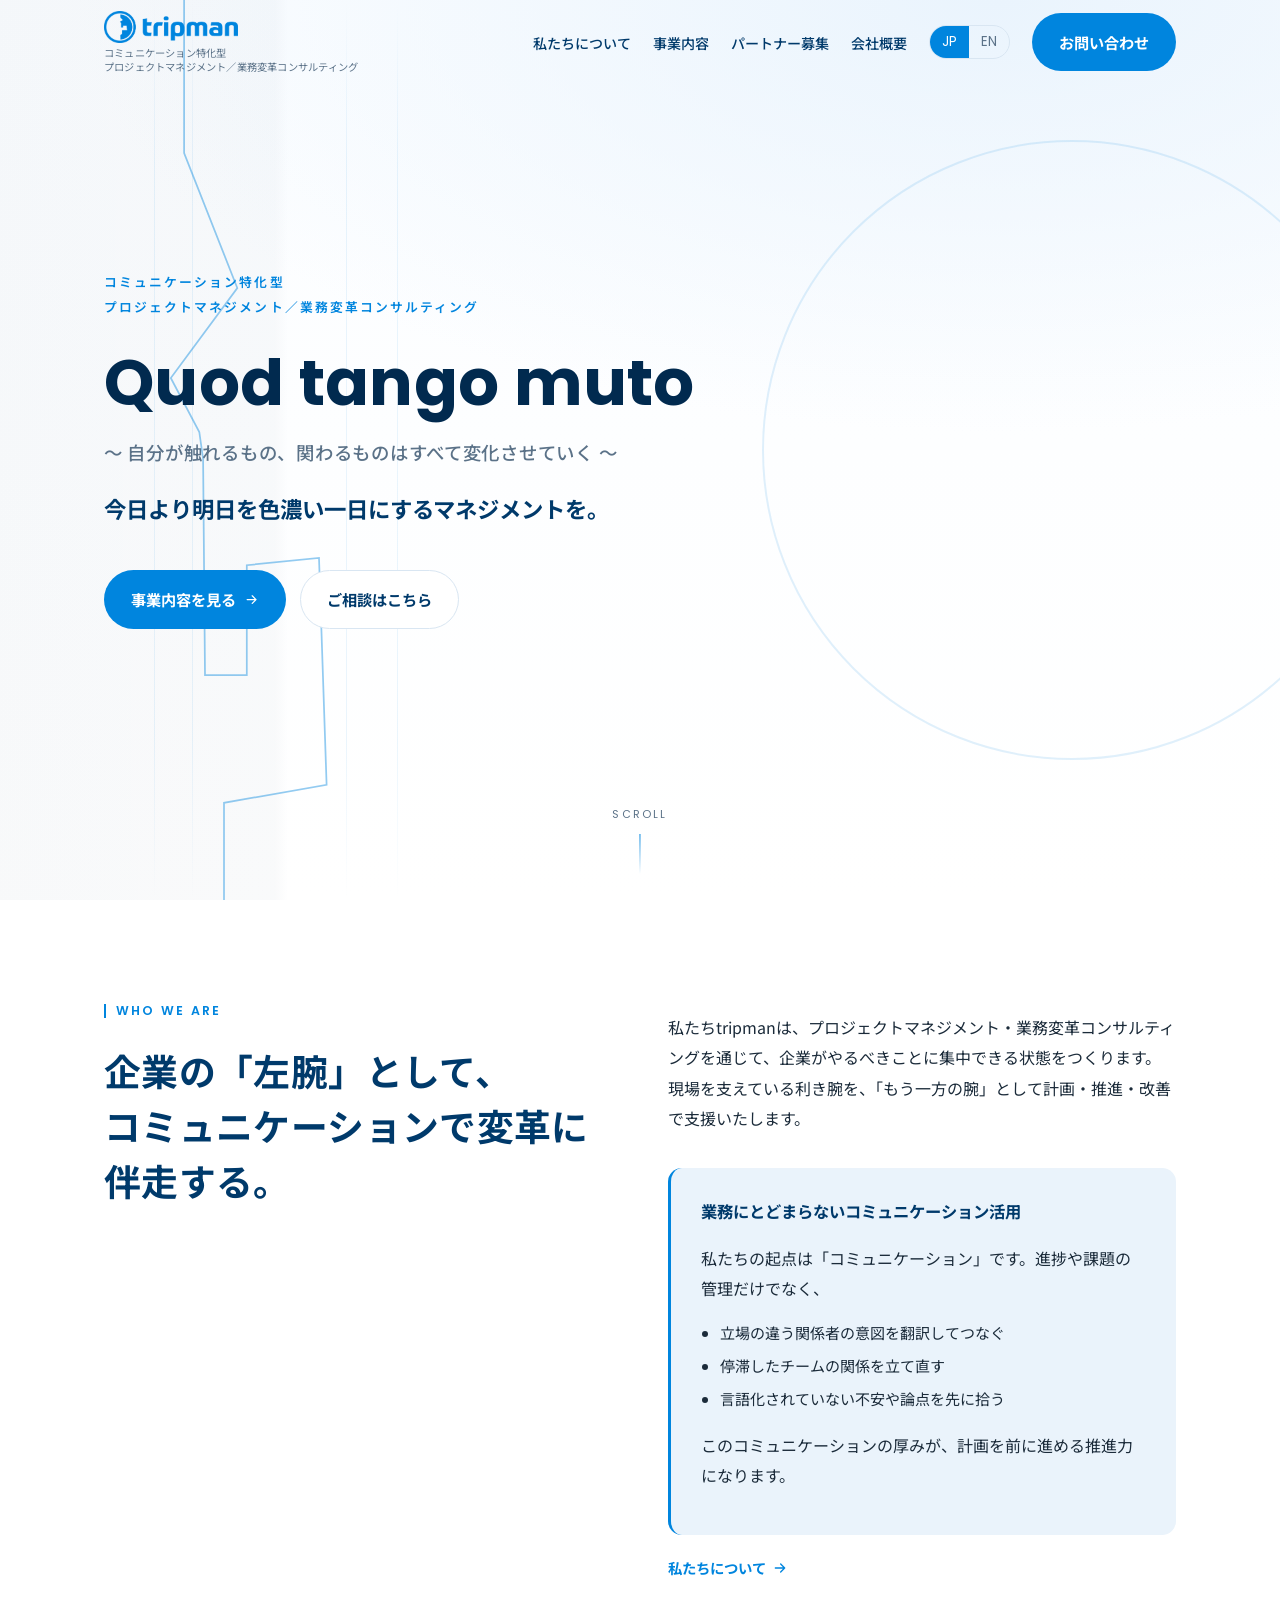
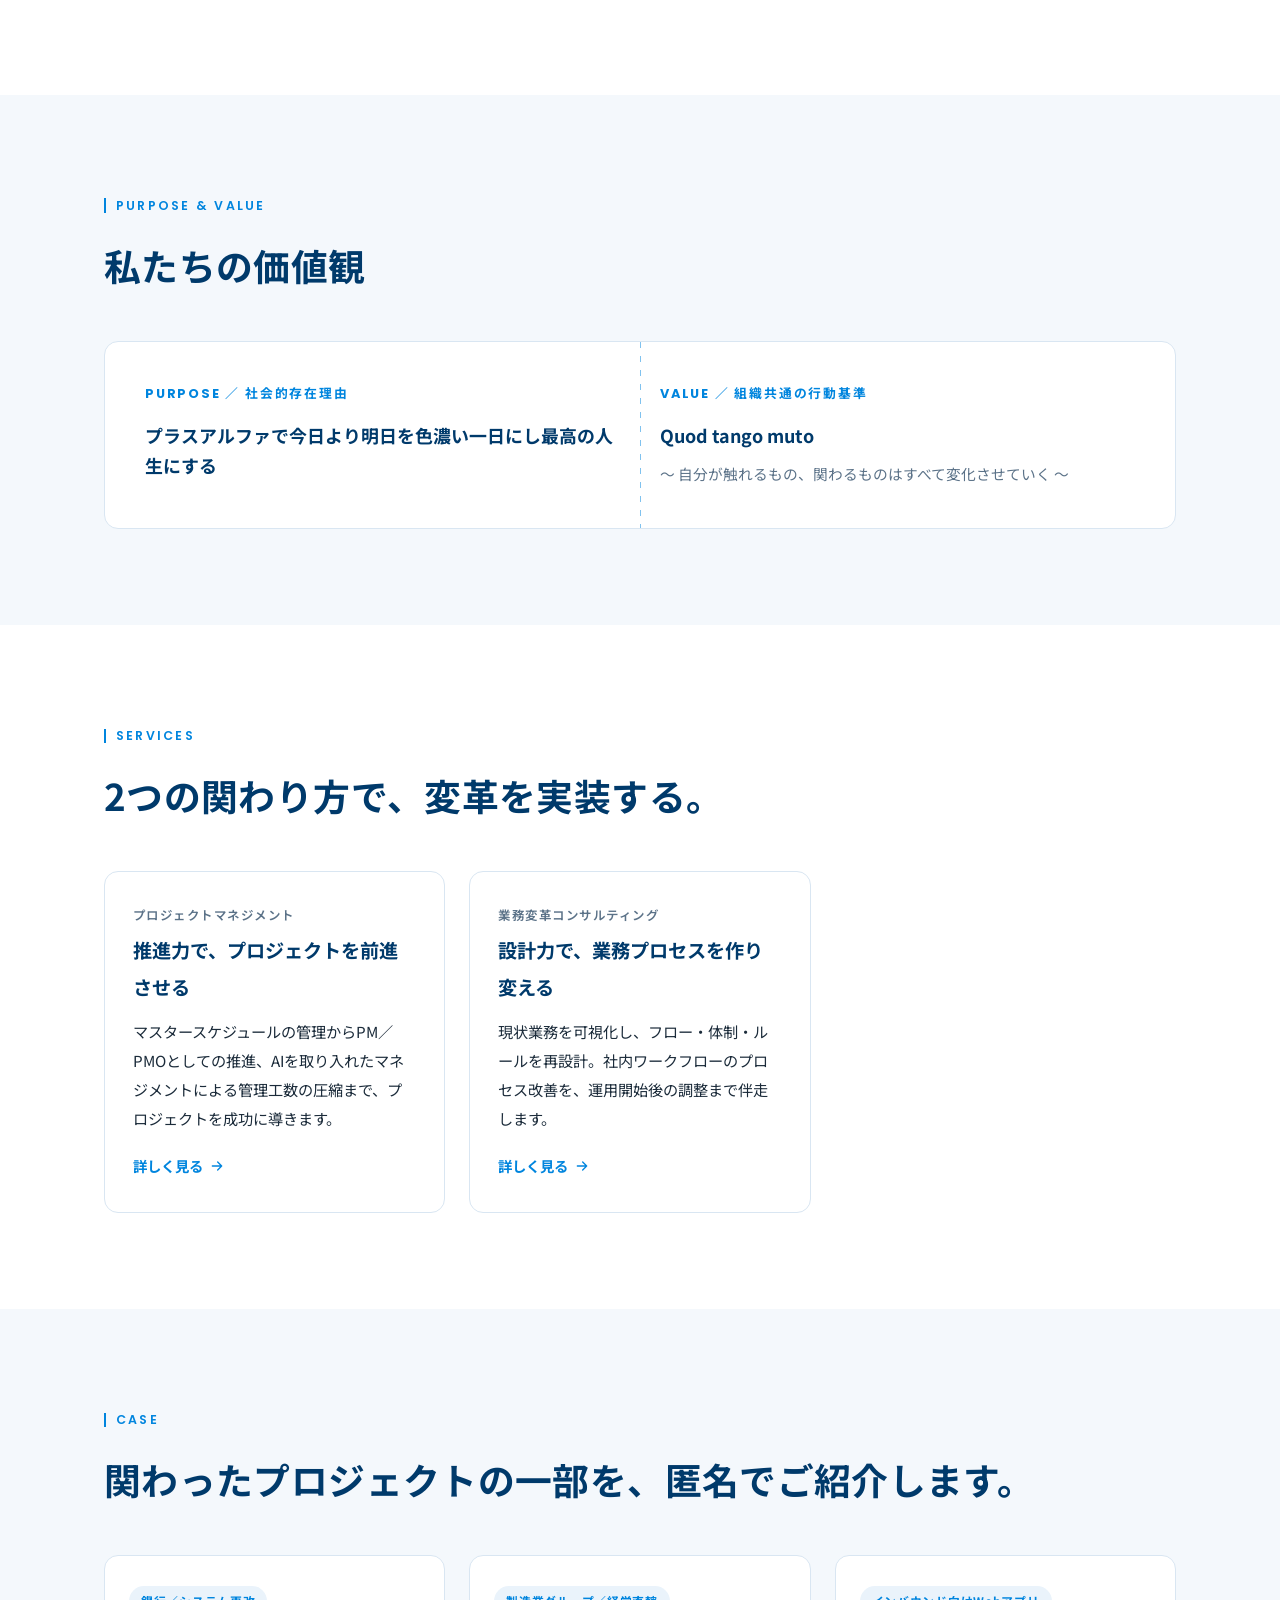
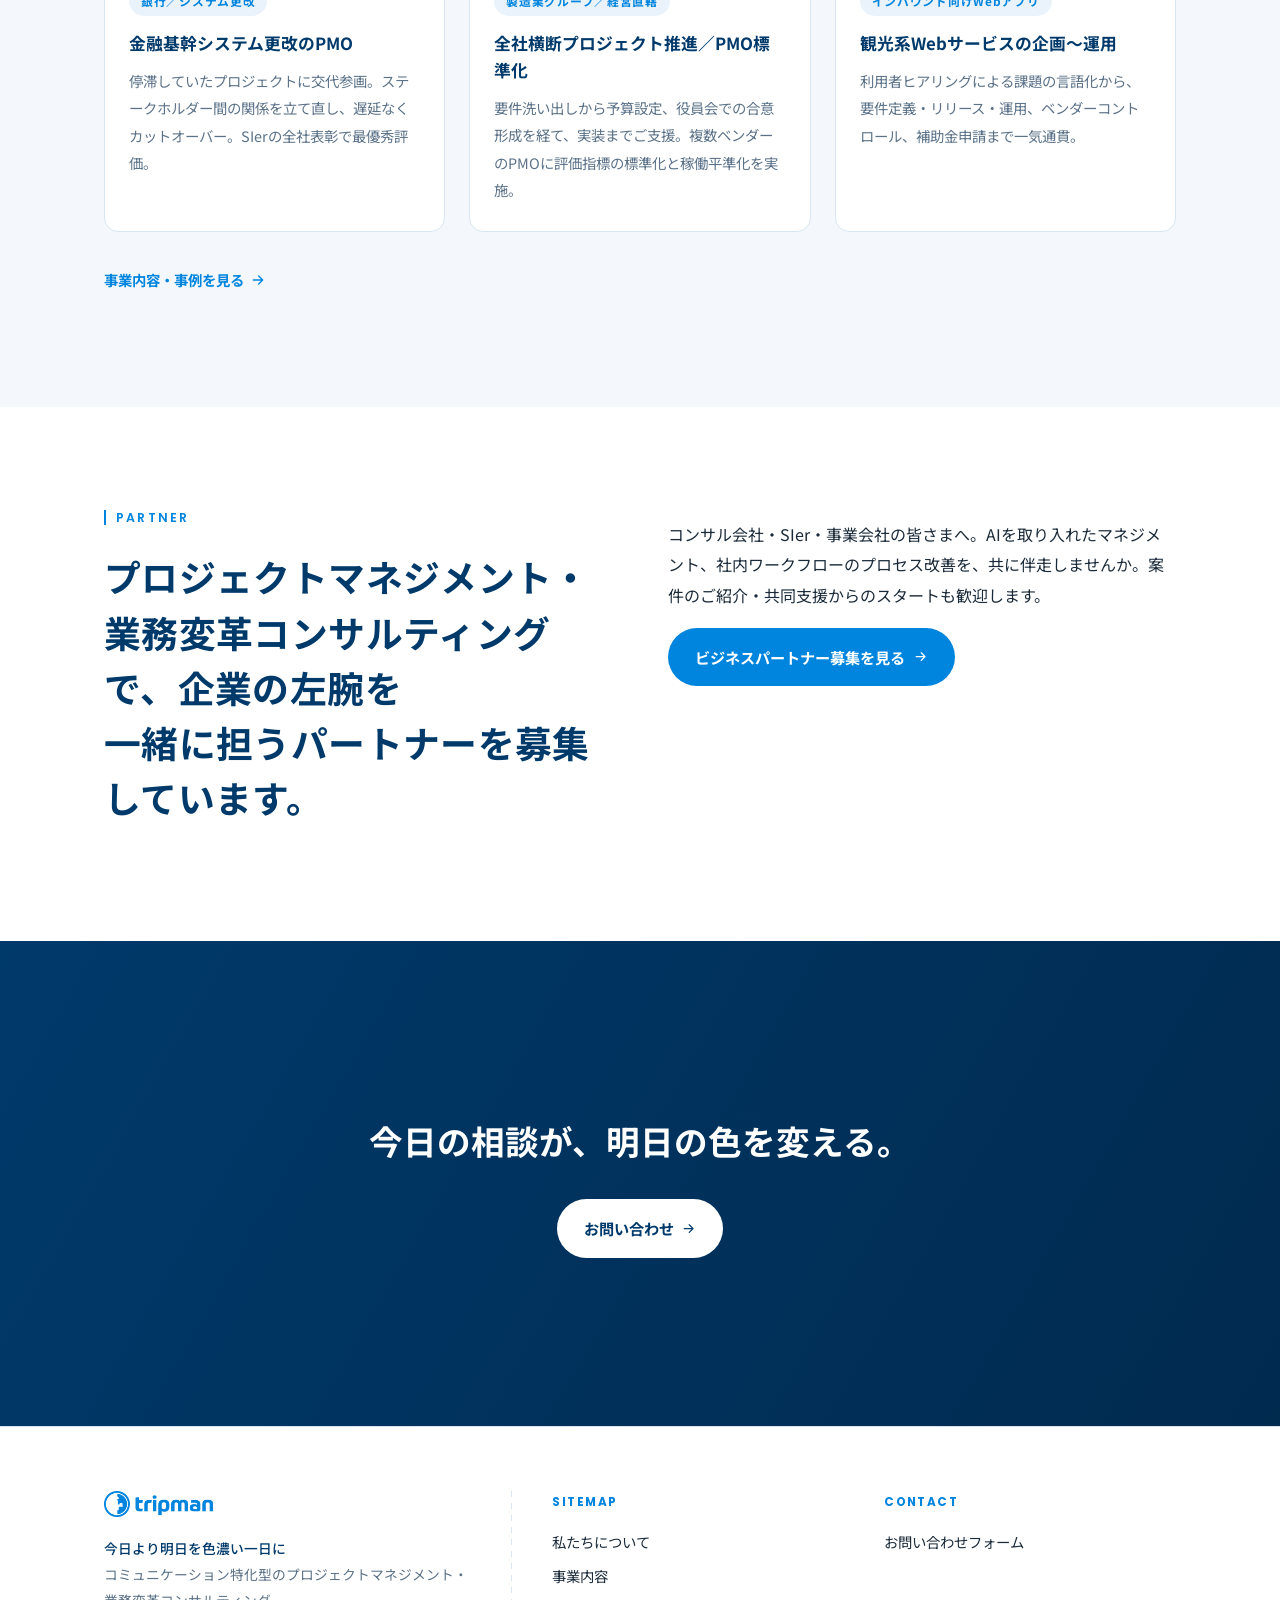
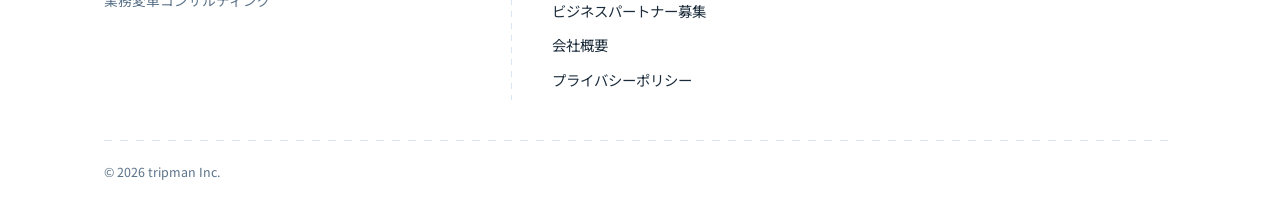
==== commit a4e88c43: "Update preview: v1.1 review fixes + service-category rebrand Regenerated from tripman-corporate-site" ====
--- a/index.html
+++ b/index.html
@@ -7,10 +7,10 @@
 <link rel="icon" href="favicon.ico" sizes="any">
 <link rel="icon" type="image/png" href="assets/img/favicon-32.png">
 <link rel="apple-touch-icon" href="assets/img/favicon-180.png">
-<title>株式会社tripman｜コミュニケーション特化型のSES・PMO・BPR</title>
-<meta name="description" content="コミュニケーション特化型のSES／PMO／BPRで企業の変革に伴走するIT企業。業務にとどまらないコミュニケーション活用で、マスタースケジュール管理からAIを取り入れたマネジメント、ワークフロー改善までを「企業の左腕」として支援します。">
+<title>株式会社tripman｜コミュニケーション特化型のプロジェクトマネジメント・業務変革コンサルティング</title>
+<meta name="description" content="コミュニケーション特化型のプロジェクトマネジメント・業務変革コンサルティングで企業の変革に伴走するIT企業。業務にとどまらないコミュニケーション活用で、マスタースケジュール管理からAIを取り入れたマネジメント、ワークフロー改善までを「企業の左腕」として支援します。">
 <meta property="og:type" content="website">
-<meta property="og:title" content="株式会社tripman｜コミュニケーション特化型のSES・PMO・BPR">
+<meta property="og:title" content="株式会社tripman｜コミュニケーション特化型のプロジェクトマネジメント・業務変革コンサルティング">
 <meta property="og:description" content="業務にとどまらないコミュニケーション活用で、企業の左腕として変革に伴走するIT企業。">
 <meta property="og:url" content="https://www.tripman.co.jp/">
 <meta property="og:image" content="https://www.tripman.co.jp/assets/img/ogp.png">
@@ -34,11 +34,8 @@
 <header class="site-header" id="siteHeader">
   <div class="wrap">
     <a class="brand" href="index.html" aria-label="株式会社tripman トップへ">
-      <span class="brand__lockup">
-        <img class="brand__mark" src="assets/img/mark.jpg" alt="" aria-hidden="true">
-        <img class="brand__word" src="assets/img/wordmark.jpg" alt="tripman">
-      </span>
-      <span class="brand__tag" data-i18n="common.commTagline">コミュニケーション特化型 SES / PMO / BPR</span>
+      <img class="brand__logo" src="assets/img/logo-horiz.png" alt="tripman">
+      <span class="brand__tag" data-i18n="common.commTagline">コミュニケーション特化型<br>プロジェクトマネジメント／業務変革コンサルティング</span>
     </a>
 
     <button class="hamburger" id="hamburger" aria-label="メニューを開閉" aria-expanded="false" aria-controls="primaryNav">
@@ -46,7 +43,7 @@
     </button>
 
     <nav class="nav" id="primaryNav" aria-label="メインナビゲーション">
-      <span class="nav__tagline" data-i18n="common.commTagline">コミュニケーション特化型 SES / PMO / BPR</span>
+      <span class="nav__tagline" data-i18n="common.commTagline">コミュニケーション特化型<br>プロジェクトマネジメント／業務変革コンサルティング</span>
       <ul class="nav__links">
         <li><a href="about.html" data-i18n="nav.about">私たちについて</a></li>
         <li><a href="services.html" data-i18n="nav.services">事業内容</a></li>
@@ -80,11 +77,9 @@
     </div>
     <div class="hero__mark" aria-hidden="true"></div>
 
-    <button class="hero__skip" id="heroSkip" type="button" data-i18n="hero.skip">アニメーションをスキップ</button>
-
     <div class="wrap">
       <div class="hero__inner">
-        <p class="hero__eyebrow" data-i18n="hero.eyebrow">コミュニケーション特化型 SES / PMO / BPR</p>
+        <p class="hero__eyebrow" data-i18n="hero.eyebrow">コミュニケーション特化型<br>プロジェクトマネジメント／業務変革コンサルティング</p>
         <h1 class="hero__title">
           Quod tango muto
           <em data-i18n="hero.titleSub">〜 自分が触れるもの、関わるものはすべて変化させていく 〜</em>
@@ -102,7 +97,7 @@
     <div class="hero__scroll" aria-hidden="true"><span>Scroll</span></div>
   </section>
 
-  <!-- ============ 1-2 WHO WE ARE / Communication ============ -->
+  <!-- ============ Who we are / Communication ============ -->
   <section class="section" id="about-intro">
     <div class="wrap split">
       <div>
@@ -110,7 +105,7 @@
         <h2 class="h2" data-i18n="intro.title">企業の「左腕」として、<br>コミュニケーションで変革に伴走する。</h2>
       </div>
       <div class="stack">
-        <p data-i18n="intro.body1">私たちtripmanは、SES・PMO・BPRを通じて、企業がやるべきことに集中できる状態をつくります。利き腕である現場を支える「もう一方の腕」として、計画・推進・改善を引き受けます。</p>
+        <p data-i18n="intro.body1">私たちtripmanは、プロジェクトマネジメント・業務変革コンサルティングを通じて、企業がやるべきことに集中できる状態をつくります。現場を支えている利き腕を、「もう一方の腕」として計画・推進・改善で支援いたします。</p>
         <div class="comm">
           <h3 data-i18n="intro.commHead">業務にとどまらないコミュニケーション活用</h3>
           <p data-i18n="intro.commLead">私たちの起点は「コミュニケーション」です。進捗や課題の管理だけでなく、</p>
@@ -119,7 +114,7 @@
             <li data-i18n="intro.commItem2">停滞したチームの関係を立て直す</li>
             <li data-i18n="intro.commItem3">言語化されていない不安や論点を先に拾う</li>
           </ul>
-          <p data-i18n="intro.commClose">この厚みが、計画を前に進める推進力になります。</p>
+          <p data-i18n="intro.commClose">このコミュニケーションの厚みが、計画を前に進める推進力になります。</p>
         </div>
         <p><a class="card__link" href="about.html" data-i18n="intro.link">私たちについて
           <svg viewBox="0 0 24 24" width="16" height="16" fill="none" aria-hidden="true"><path d="M5 12h14M13 6l6 6-6 6" stroke="currentColor" stroke-width="2" stroke-linecap="round" stroke-linejoin="round"/></svg>
@@ -128,41 +123,8 @@
     </div>
   </section>
 
-  <!-- ============ 1-3 Services ============ -->
-  <section class="section section--alt" id="services">
-    <div class="wrap">
-      <div class="block-head">
-        <p class="eyebrow">Services</p>
-        <h2 class="h2" data-i18n="svc.title">3つの関わり方で、変化を実装する。</h2>
-      </div>
-      <div class="cards">
-        <article class="card reveal">
-          <h3 class="card__ttl"><small>SES</small><span data-i18n="svc.s1.ttl">技術力で、開発の現場に入る</span></h3>
-          <p data-i18n="svc.s1.body">エンジニアが準委任契約でプロジェクトに参画し、設計・開発・運用を担います。目的を理解し、改善提案まで行う関わり方です。</p>
-          <a class="card__link" href="services.html#ses" data-i18n="svc.more">詳しく見る
-            <svg viewBox="0 0 24 24" width="16" height="16" fill="none" aria-hidden="true"><path d="M5 12h14M13 6l6 6-6 6" stroke="currentColor" stroke-width="2" stroke-linecap="round" stroke-linejoin="round"/></svg>
-          </a>
-        </article>
-        <article class="card reveal">
-          <h3 class="card__ttl"><small>PMO</small><span data-i18n="svc.s2.ttl">推進力で、プロジェクトを前に進める</span></h3>
-          <p data-i18n="svc.s2.body">スケジュール・課題・ベンダーの統制に加え、停滞したプロジェクトの立て直しと、AIを取り入れたマネジメントで管理工数を圧縮します。</p>
-          <a class="card__link" href="services.html#pmo" data-i18n="svc.more">詳しく見る
-            <svg viewBox="0 0 24 24" width="16" height="16" fill="none" aria-hidden="true"><path d="M5 12h14M13 6l6 6-6 6" stroke="currentColor" stroke-width="2" stroke-linecap="round" stroke-linejoin="round"/></svg>
-          </a>
-        </article>
-        <article class="card reveal">
-          <h3 class="card__ttl"><small>BPR</small><span data-i18n="svc.s3.ttl">設計力で、業務プロセスを作り変える</span></h3>
-          <p data-i18n="svc.s3.body">現状業務を可視化し、フロー・体制・ルールを再設計。社内ワークフローのプロセス改善を、運用開始後の調整まで伴走します。</p>
-          <a class="card__link" href="services.html#bpr" data-i18n="svc.more">詳しく見る
-            <svg viewBox="0 0 24 24" width="16" height="16" fill="none" aria-hidden="true"><path d="M5 12h14M13 6l6 6-6 6" stroke="currentColor" stroke-width="2" stroke-linecap="round" stroke-linejoin="round"/></svg>
-          </a>
-        </article>
-      </div>
-    </div>
-  </section>
-
-  <!-- ============ 1-4 Purpose & Value ============ -->
-  <section class="section" id="purpose">
+  <!-- ============ Purpose & Value ============ -->
+  <section class="section section--alt" id="purpose">
     <div class="wrap">
       <div class="block-head">
         <p class="eyebrow">Purpose &amp; Value</p>
@@ -182,23 +144,49 @@
     </div>
   </section>
 
-  <!-- ============ 1-5 Cases ============ -->
+  <!-- ============ Services ============ -->
+  <section class="section" id="services">
+    <div class="wrap">
+      <div class="block-head">
+        <p class="eyebrow">Services</p>
+        <h2 class="h2" data-i18n="svc.title">2つの関わり方で、変革を実装する。</h2>
+      </div>
+      <div class="cards">
+        <article class="card reveal">
+          <h3 class="card__ttl"><small data-i18n="svc.s1.tag">プロジェクトマネジメント</small><span data-i18n="svc.s1.ttl">推進力で、プロジェクトを前進させる</span></h3>
+          <p data-i18n="svc.s1.body">マスタースケジュールの管理からPM／PMOとしての推進、AIを取り入れたマネジメントによる管理工数の圧縮まで、プロジェクトを成功に導きます。</p>
+          <a class="card__link" href="services.html#pm" data-i18n="svc.more">詳しく見る
+            <svg viewBox="0 0 24 24" width="16" height="16" fill="none" aria-hidden="true"><path d="M5 12h14M13 6l6 6-6 6" stroke="currentColor" stroke-width="2" stroke-linecap="round" stroke-linejoin="round"/></svg>
+          </a>
+        </article>
+        <article class="card reveal">
+          <h3 class="card__ttl"><small data-i18n="svc.s2.tag">業務変革コンサルティング</small><span data-i18n="svc.s2.ttl">設計力で、業務プロセスを作り変える</span></h3>
+          <p data-i18n="svc.s2.body">現状業務を可視化し、フロー・体制・ルールを再設計。社内ワークフローのプロセス改善を、運用開始後の調整まで伴走します。</p>
+          <a class="card__link" href="services.html#bpr" data-i18n="svc.more">詳しく見る
+            <svg viewBox="0 0 24 24" width="16" height="16" fill="none" aria-hidden="true"><path d="M5 12h14M13 6l6 6-6 6" stroke="currentColor" stroke-width="2" stroke-linecap="round" stroke-linejoin="round"/></svg>
+          </a>
+        </article>
+      </div>
+    </div>
+  </section>
+
+  <!-- ============ Cases ============ -->
   <section class="section section--alt" id="cases">
     <div class="wrap">
       <div class="block-head">
         <p class="eyebrow">Case</p>
-        <h2 class="h2" data-i18n="case.title">関わったプロジェクトの一部を、匿名でご紹介します。</h2>
+        <h2 class="h2 nowrap-lead" data-i18n="case.title">関わったプロジェクトの一部を、匿名でご紹介します。</h2>
       </div>
       <div class="cases">
         <article class="case reveal">
           <span class="case__tag" data-i18n="case.c1.tag">銀行／システム更改</span>
           <h3 data-i18n="case.c1.ttl">金融基幹システム更改のPMO</h3>
-          <p data-i18n="case.c1.body">停滞していたプロジェクトに交代参画。関係者間の関係を立て直し、遅延なくカットオーバー。SIerの全社表彰で最優秀評価。</p>
+          <p data-i18n="case.c1.body">停滞していたプロジェクトに交代参画。ステークホルダー間の関係を立て直し、遅延なくカットオーバー。SIerの全社表彰で最優秀評価。</p>
         </article>
         <article class="case reveal">
           <span class="case__tag" data-i18n="case.c2.tag">製造業グループ／経営直轄</span>
           <h3 data-i18n="case.c2.ttl">全社横断プロジェクト推進／PMO標準化</h3>
-          <p data-i18n="case.c2.body">要件洗い出しから予算設定、役員会での合意形成まで。複数ベンダーのPMOに評価指標の標準化と稼働平準化を実施。</p>
+          <p data-i18n="case.c2.body">要件洗い出しから予算設定、役員会での合意形成を経て、実装までご支援。複数ベンダーのPMOに評価指標の標準化と稼働平準化を実施。</p>
         </article>
         <article class="case reveal">
           <span class="case__tag" data-i18n="case.c3.tag">インバウンド向けWebアプリ</span>
@@ -214,12 +202,12 @@
     </div>
   </section>
 
-  <!-- ============ 1-6 Partner ============ -->
+  <!-- ============ Partner ============ -->
   <section class="section" id="partner">
     <div class="wrap split">
       <div>
         <p class="eyebrow">Partner</p>
-        <h2 class="h2" data-i18n="ptn.title">PMO・BPRで、企業の左腕を<br>一緒に担うパートナーを募集しています。</h2>
+        <h2 class="h2" data-i18n="ptn.title">プロジェクトマネジメント・業務変革コンサルティングで、企業の左腕を<br>一緒に担うパートナーを募集しています。</h2>
       </div>
       <div class="stack">
         <p data-i18n="ptn.body">コンサル会社・SIer・事業会社の皆さまへ。AIを取り入れたマネジメント、社内ワークフローのプロセス改善を、共に伴走しませんか。案件のご紹介・共同支援からのスタートも歓迎します。</p>
@@ -230,7 +218,7 @@
     </div>
   </section>
 
-  <!-- ============ 1-7 CTA band ============ -->
+  <!-- ============ CTA band ============ -->
   <section class="section cta-band">
     <div class="wrap">
       <h2 data-i18n="cta.title">今日の相談が、明日の色を変える。</h2>
@@ -247,9 +235,9 @@
   <div class="wrap">
     <div class="f-top">
       <div class="f-brand">
-        <img src="assets/img/wordmark.jpg" alt="tripman" class="f-word">
-        <p class="f-purpose" data-i18n="footer.purpose">プラスアルファで今日より明日を色濃い一日にし最高の人生にする</p>
-        <p data-i18n="common.commTaglineFooter">コミュニケーション特化型のSES・PMO・BPR</p>
+        <img src="assets/img/logo-horiz.png" alt="tripman" class="f-logo">
+        <p class="f-purpose" data-i18n="footer.purpose">今日より明日を色濃い一日に</p>
+        <p data-i18n="common.commTaglineFooter">コミュニケーション特化型のプロジェクトマネジメント・業務変革コンサルティング</p>
       </div>
       <div>
         <h4>Sitemap</h4>
@@ -262,16 +250,8 @@
         </ul>
       </div>
       <div>
-        <h4>Company</h4>
-        <ul>
-          <li>株式会社tripman</li>
-          <li data-i18n="footer.location">埼玉県 ＋ remote</li>
-        </ul>
-      </div>
-      <div>
         <h4>Contact</h4>
         <ul>
-          <li><a href="mailto:info@tripman.co.jp">info@tripman.co.jp</a></li>
           <li><a href="contact.html" data-i18n="nav.contact">お問い合わせフォーム</a></li>
         </ul>
       </div>
@@ -279,7 +259,6 @@
     <div class="f-divider" aria-hidden="true"></div>
     <div class="f-bottom">
       <span>© 2026 tripman Inc.</span>
-      <a href="privacy.html" data-i18n="nav.privacy">プライバシーポリシー</a>
     </div>
   </div>
 </footer>
--- a/assets/css/style.css
+++ b/assets/css/style.css
@@ -145,12 +145,25 @@
   gap: 24px;
   width: 100%;
 }
+/* NOTE: the blurred background lives on a ::before, not on .site-header itself.
+   backdrop-filter/filter/transform on .site-header would create a new
+   containing block for its fixed-position descendants (the mobile nav drawer),
+   which is what caused the drawer to render off-screen once the page scrolled. */
+.site-header::before {
+  content: "";
+  position: absolute;
+  inset: 0;
+  z-index: -1;
+  background: rgba(255, 255, 255, .92);
+  backdrop-filter: blur(8px);
+  opacity: 0;
+  transition: opacity .3s;
+}
 .site-header.is-scrolled {
   height: 64px;
-  background: rgba(255, 255, 255, .92);
-  backdrop-filter: blur(8px);
   box-shadow: 0 1px 0 var(--line);
 }
+.site-header.is-scrolled::before { opacity: 1; }
 
 .brand {
   display: flex;
@@ -159,18 +172,15 @@
   gap: 3px;
   flex-shrink: 0;
 }
-.brand__lockup { display: flex; align-items: center; gap: 9px; }
-.brand__mark { height: 30px; width: auto; }
-.brand__word { height: 19px; width: auto; }
+.brand__logo { height: 32px; width: auto; }
 .brand__tag {
-  font-size: .66rem;
-  letter-spacing: .03em;
+  font-size: .64rem;
+  letter-spacing: .02em;
+  line-height: 1.35;
   color: var(--muted);
-  line-height: 1.3;
 }
 .site-header.is-scrolled .brand { gap: 0; }
-.site-header.is-scrolled .brand__mark { height: 26px; }
-.site-header.is-scrolled .brand__word { height: 17px; }
+.site-header.is-scrolled .brand__logo { height: 27px; }
 .site-header.is-scrolled .brand__tag { display: none; }
 
 .nav { margin-left: auto; display: flex; align-items: center; gap: 22px; }
@@ -195,6 +205,7 @@
   transition: transform .25s var(--ease);
 }
 .nav__links a:hover::after { transform: scaleX(1); }
+.nav__links a[aria-current="page"]::after { transform: scaleX(1); }
 
 .lang {
   display: inline-flex;
@@ -259,9 +270,23 @@
     transition: transform .35s var(--ease);
     overflow-y: auto;
   }
-  .is-menu-open .nav { transform: translateX(0); }
+  .nav.is-open { transform: translateX(0); }
   .nav__links { flex-direction: column; gap: 4px; }
-  .nav__links a { padding-block: 14px; border-bottom: 1px solid var(--line); font-size: 1rem; }
+  .nav__links a {
+    padding: 14px 4px 14px 14px;
+    border-bottom: 1px solid var(--line);
+    border-left: 3px solid transparent;
+    font-size: 1rem;
+  }
+  /* the hover underline is tuned for the inline desktop nav; in the stacked
+     mobile drawer it sat detached from the text, which read as "misaligned" */
+  .nav__links a::after { display: none; }
+  .nav__links a[aria-current="page"] {
+    border-left-color: var(--brand);
+    color: var(--brand);
+    font-weight: 700;
+    background: var(--bg-tint);
+  }
   .nav__tagline {
     display: block;
     font-size: .78rem;
@@ -351,15 +376,15 @@
   opacity: .42;   /* resting state = fully drawn, sits behind the type */
 }
 
-/* animation plays only once JS marks the hero ready */
-.hero.anim-ready .dateline span { animation: lineDrop .9s var(--ease) both; }
-.hero.anim-ready .dateline span:nth-of-type(1) { animation-delay: .10s; }
-.hero.anim-ready .dateline span:nth-of-type(2) { animation-delay: .22s; }
-.hero.anim-ready .dateline span:nth-of-type(3) { animation-delay: .34s; }
-.hero.anim-ready .dateline span:nth-of-type(4) { animation-delay: .46s; }
+/* animation plays only once JS marks the hero ready (v1.1: slowed down per review feedback) */
+.hero.anim-ready .dateline span { animation: lineDrop 1.5s var(--ease) both; }
+.hero.anim-ready .dateline span:nth-of-type(1) { animation-delay: .16s; }
+.hero.anim-ready .dateline span:nth-of-type(2) { animation-delay: .36s; }
+.hero.anim-ready .dateline span:nth-of-type(3) { animation-delay: .56s; }
+.hero.anim-ready .dateline span:nth-of-type(4) { animation-delay: .76s; }
 .hero.anim-ready .dateline__idl path {
   stroke-dasharray: 1900;
-  animation: idlDraw 1.15s var(--ease) 0s both;
+  animation: idlDraw 1.9s var(--ease) 0s both;
 }
 .hero.is-revealed .dateline span { animation: none; }
 .hero.is-revealed .dateline__idl path { animation: none; stroke-dashoffset: 0; }
@@ -428,10 +453,10 @@
 .hero__actions { display: flex; flex-wrap: wrap; gap: 14px; }
 
 /* enhancement: fade-up runs once when JS adds .anim-ready; resting state is fully visible */
-.hero.anim-ready .hero__eyebrow { animation: heroUp .6s var(--ease) .70s both; }
-.hero.anim-ready .hero__title   { animation: heroUp .7s var(--ease) .80s both; }
-.hero.anim-ready .hero__sub     { animation: heroUp .7s var(--ease) .92s both; }
-.hero.anim-ready .hero__actions { animation: heroUp .7s var(--ease) 1.02s both; }
+.hero.anim-ready .hero__eyebrow { animation: heroUp .6s var(--ease) 1.25s both; }
+.hero.anim-ready .hero__title   { animation: heroUp .7s var(--ease) 1.38s both; }
+.hero.anim-ready .hero__sub     { animation: heroUp .7s var(--ease) 1.52s both; }
+.hero.anim-ready .hero__actions { animation: heroUp .7s var(--ease) 1.64s both; }
 .hero.is-revealed .hero__eyebrow,
 .hero.is-revealed .hero__title,
 .hero.is-revealed .hero__sub,
@@ -469,22 +494,6 @@
   50% { transform: scaleY(1); opacity: 1; transform-origin: top; }
 }
 
-.hero__skip {
-  position: absolute;
-  right: var(--gutter);
-  top: calc(var(--header-h) + 10px);
-  z-index: 4;
-  border: 1px solid var(--line);
-  background: rgba(255,255,255,.7);
-  color: var(--muted);
-  border-radius: 999px;
-  padding: 6px 14px;
-  font-size: .72rem;
-  cursor: pointer;
-  display: none;
-}
-.hero.anim-ready:not(.is-revealed) .hero__skip { display: inline-block; }
-
 @media (max-width: 767px) {
   .hero { min-height: 90svh; }
   .hero__inner { padding-block: 104px 72px; }
@@ -507,7 +516,6 @@
   .hero.anim-ready .hero__sub,
   .hero.anim-ready .hero__actions { animation: none; }
   .hero__scroll::after { animation: none; }
-  .hero__skip { display: none; }
 }
 
 /* =========================================================
@@ -557,8 +565,13 @@
 .pv .pv__main { font-size: 1.12rem; font-weight: 700; color: var(--ink); line-height: 1.7; }
 .pv .pv__note { margin-top: 10px; font-size: .92rem; color: var(--muted); }
 @media (max-width: 860px) {
-  .pv { grid-template-columns: 1fr; gap: 26px; }
-  .pv::before { left: 0; right: 0; top: 50%; bottom: auto; width: auto; height: 1px; background: repeating-linear-gradient(90deg, var(--brand) 0 6px, transparent 6px 14px); }
+  /* v1.1: the old absolute-positioned divider assumed both columns were the
+     same height and cut through the VALUE text when they weren't. Using a
+     normal border between the stacked blocks keeps a fixed, predictable gap. */
+  .pv { grid-template-columns: 1fr; gap: 0; }
+  .pv::before { display: none; }
+  .pv > div:first-child { padding-bottom: 28px; }
+  .pv > div + div { padding-top: 28px; border-top: 1px dashed rgba(0, 133, 222, .4); }
 }
 
 /* service cards */
@@ -645,6 +658,10 @@
 }
 .comm ul { margin: 0; padding-left: 1.2em; }
 .comm li { margin: .3em 0; font-size: .94rem; }
+/* v1.1: when the card sits beside body text in a two-column grid (about.html
+   "Mission"), drop the top margin meant for the stacked (index.html) context
+   so its top edge lines up with the heading/body column next to it */
+.split > .comm { margin-top: 0; }
 
 /* CTA band */
 .cta-band {
@@ -653,7 +670,9 @@
   position: relative;
   overflow: hidden;
 }
-.cta-band::before {
+/* v1.1: the dashed accent stays only where explicitly requested (.cta-band--dash);
+   on the top page it overlapped the copy on mobile, so it was removed there */
+.cta-band.cta-band--dash::before {
   content: "";
   position: absolute;
   top: 0; bottom: 0; left: 18%;
@@ -677,13 +696,30 @@
 }
 .site-footer .f-top {
   display: grid;
-  grid-template-columns: 1.4fr 1fr 1fr 1fr;
+  grid-template-columns: 1.4fr 1fr 1fr;
   gap: 40px;
 }
 @media (max-width: 860px) { .site-footer .f-top { grid-template-columns: 1fr 1fr; gap: 32px; } }
 @media (max-width: 520px) { .site-footer .f-top { grid-template-columns: 1fr; } }
 
-.site-footer .f-brand .f-word { height: 22px; width: auto; margin-bottom: 18px; }
+/* v1.1: a dashed rule separates the brand block from the link columns —
+   vertical on desktop/tablet, horizontal once it stacks on mobile */
+.site-footer .f-brand {
+  padding-right: 32px;
+  background-image: repeating-linear-gradient(180deg, var(--line) 0 6px, transparent 6px 12px);
+  background-repeat: no-repeat;
+  background-position: right top;
+  background-size: 1px 100%;
+}
+@media (max-width: 520px) {
+  .site-footer .f-brand {
+    padding-right: 0;
+    padding-bottom: 28px;
+    background-position: left bottom;
+    background-size: 100% 1px;
+  }
+}
+.site-footer .f-brand .f-logo { height: 26px; width: auto; margin-bottom: 18px; }
 .site-footer .f-brand p { margin: 0; font-size: .86rem; color: var(--muted); }
 .site-footer .f-brand .f-purpose { color: var(--ink); font-weight: 500; }
 .site-footer h4 {
@@ -756,15 +792,6 @@
   background: linear-gradient(180deg, #f4f9fd 0%, #ffffff 100%);
   overflow: hidden;
 }
-.subhead::before {   /* date-line motif in the margin */
-  content: "";
-  position: absolute;
-  top: 0; bottom: 0;
-  left: 18%;
-  width: 1px;
-  background: repeating-linear-gradient(180deg, rgba(0,133,222,.5) 0 10px, transparent 10px 20px);
-  opacity: .35;
-}
 .subhead .wrap { position: relative; }
 .subhead h1 {
   font-size: clamp(1.7rem, 1.2rem + 2.4vw, 2.6rem);
@@ -798,6 +825,11 @@
 .svc-block__grid { display: grid; grid-template-columns: 220px 1fr; gap: 40px; align-items: start; }
 @media (max-width: 820px) { .svc-block__grid { grid-template-columns: 1fr; gap: 18px; } }
 .svc-block__label { position: sticky; top: 90px; }
+@media (max-width: 820px) {
+  /* sticky kept the label pinned while the reader scrolled past the list
+     text underneath it, so on narrow screens it just scrolls normally */
+  .svc-block__label { position: static; top: auto; }
+}
 .svc-block__label .tag {
   font-family: var(--font-latin);
   font-weight: 700;
@@ -960,3 +992,10 @@
 
 /* anchored sections clear the fixed header */
 [id] { scroll-margin-top: 96px; }
+
+/* v1.1: a few short lead sentences should read as one line down to tablet
+   width; only wrap them once the viewport is too narrow to avoid it */
+.nowrap-lead { white-space: nowrap; }
+@media (max-width: 600px) {
+  .nowrap-lead { white-space: normal; }
+}
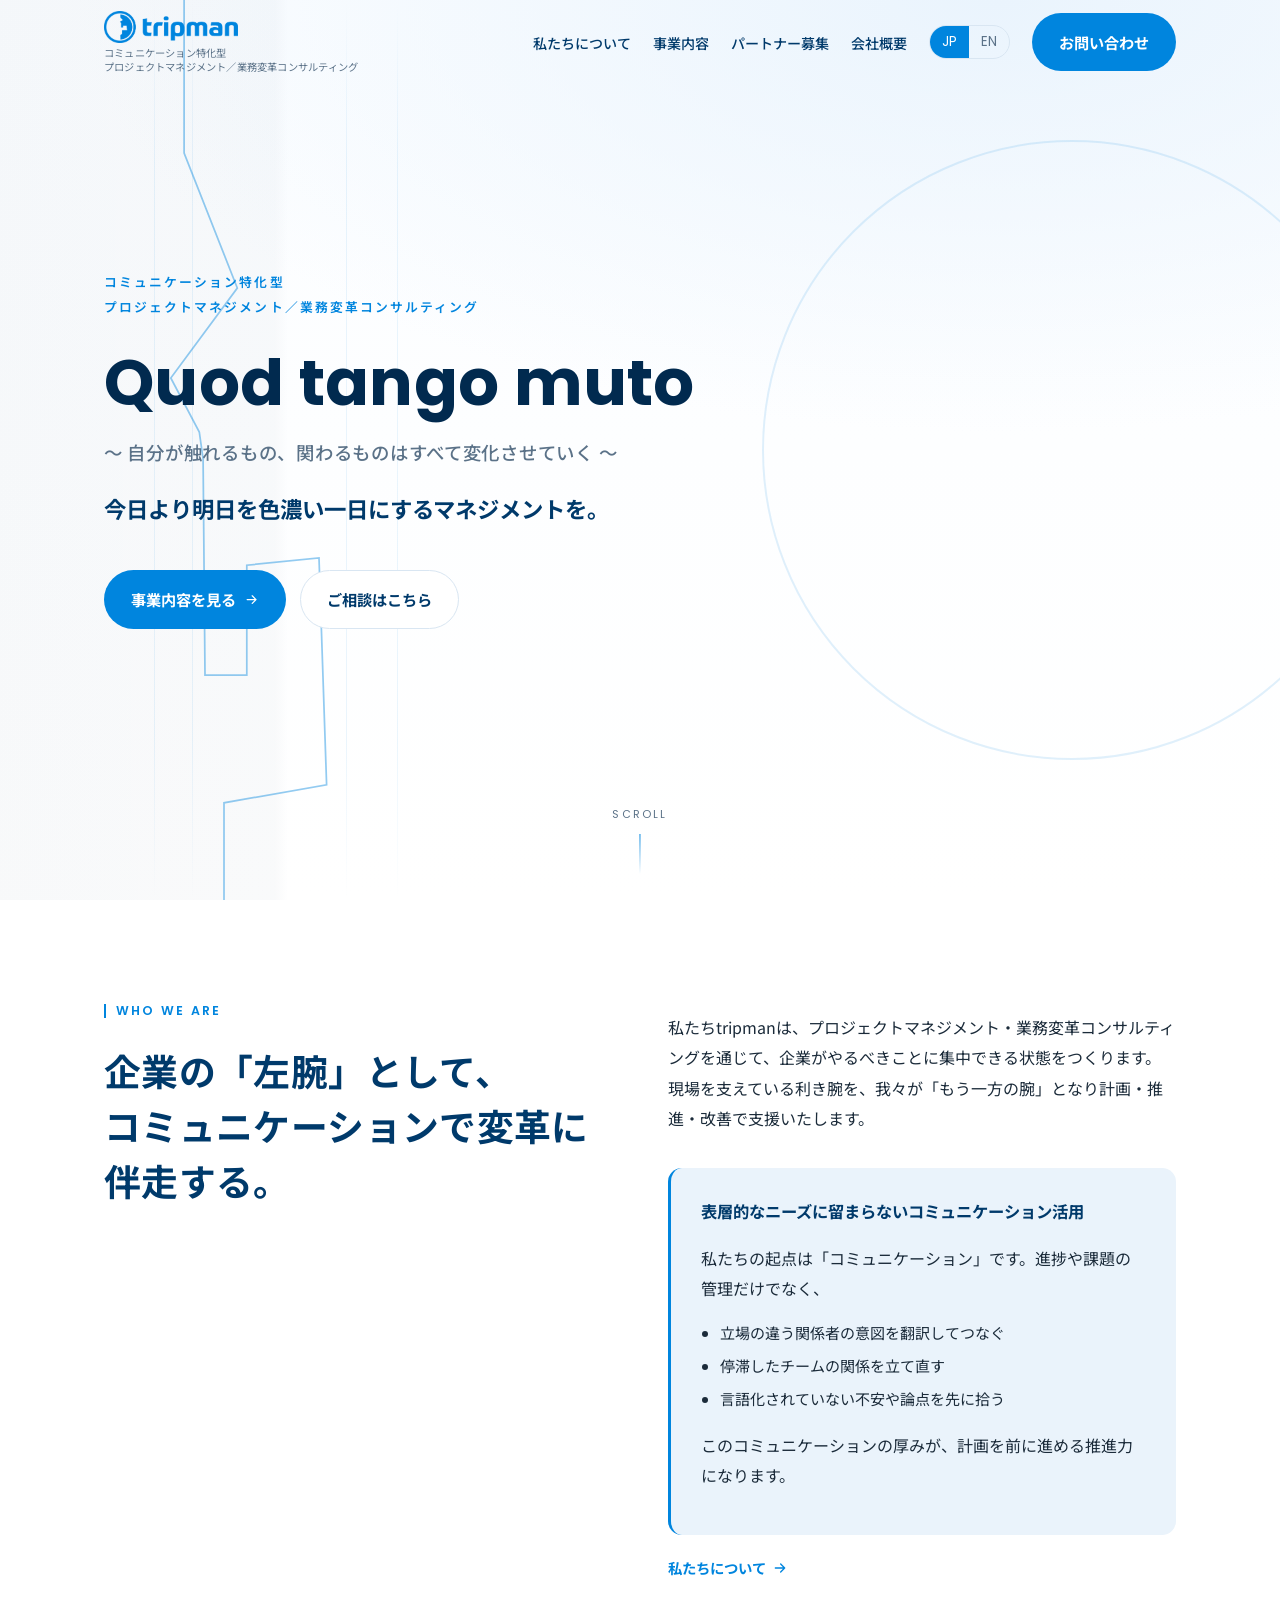
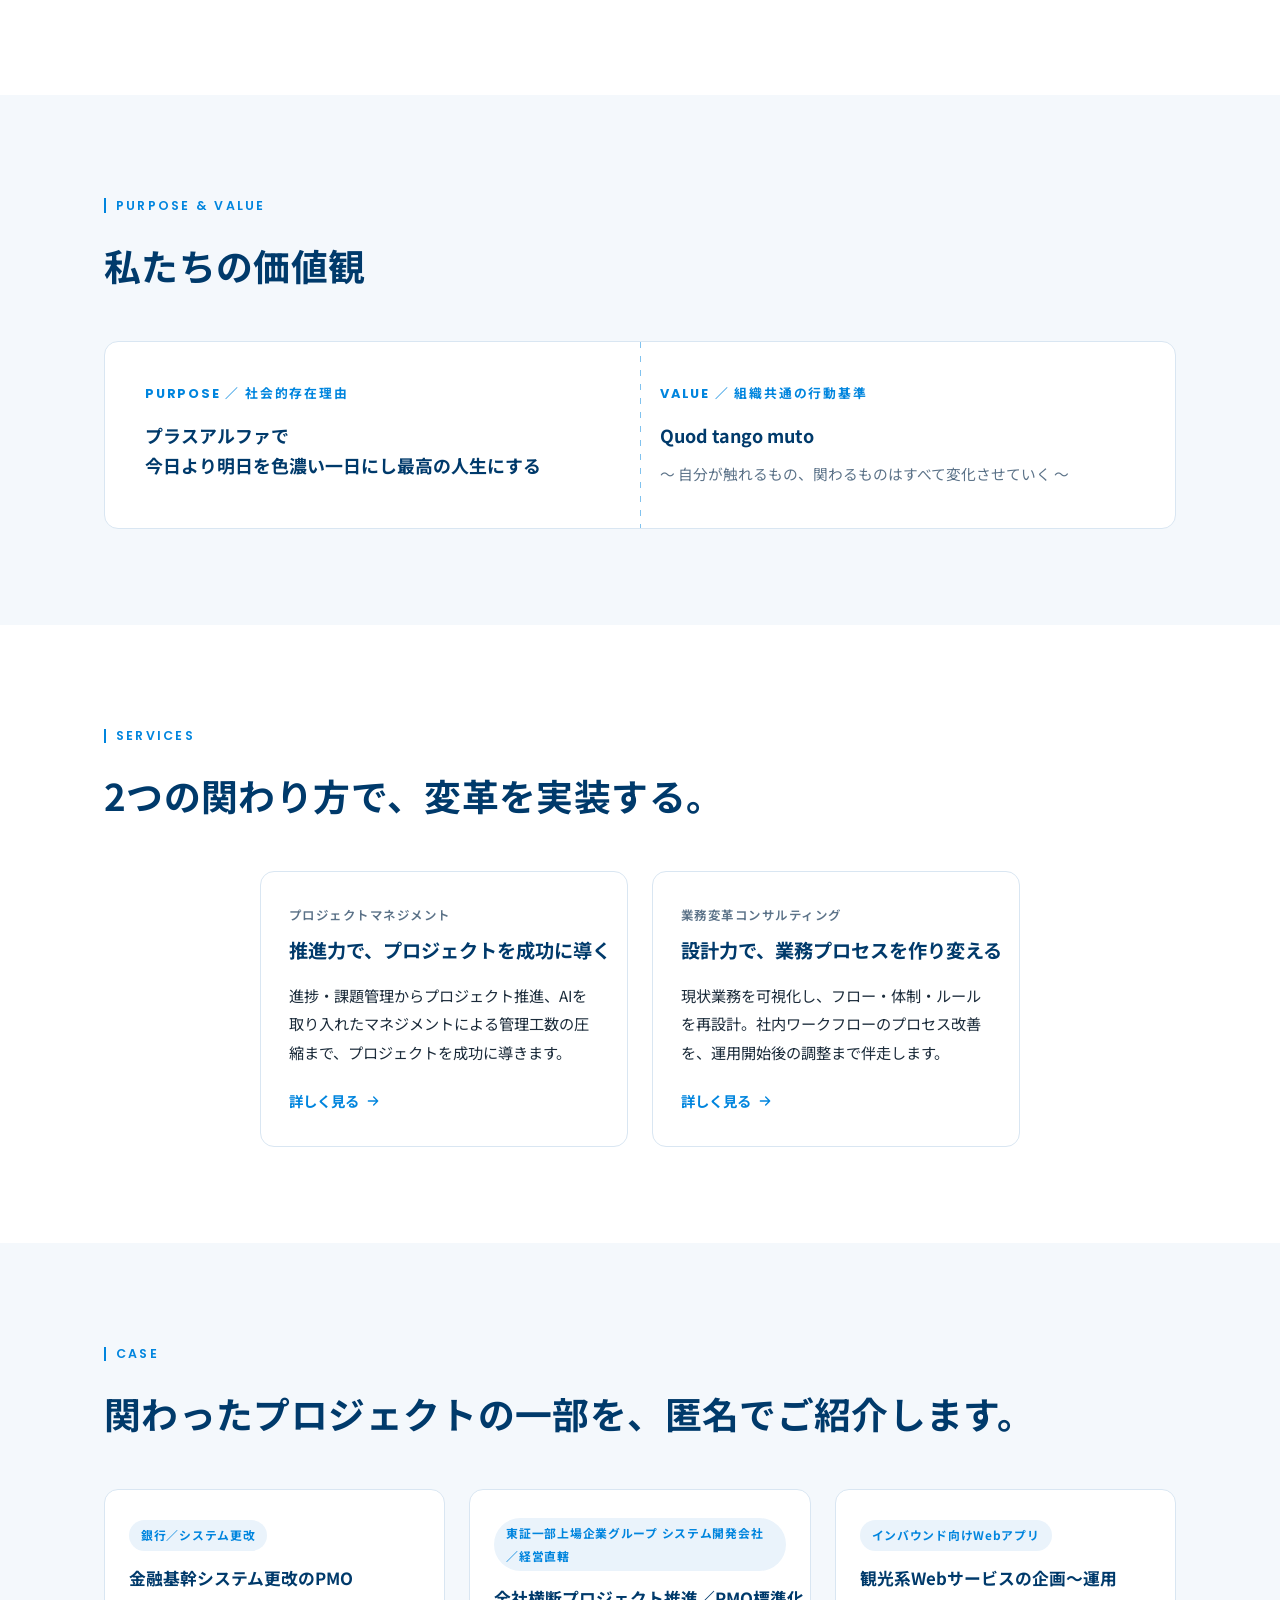
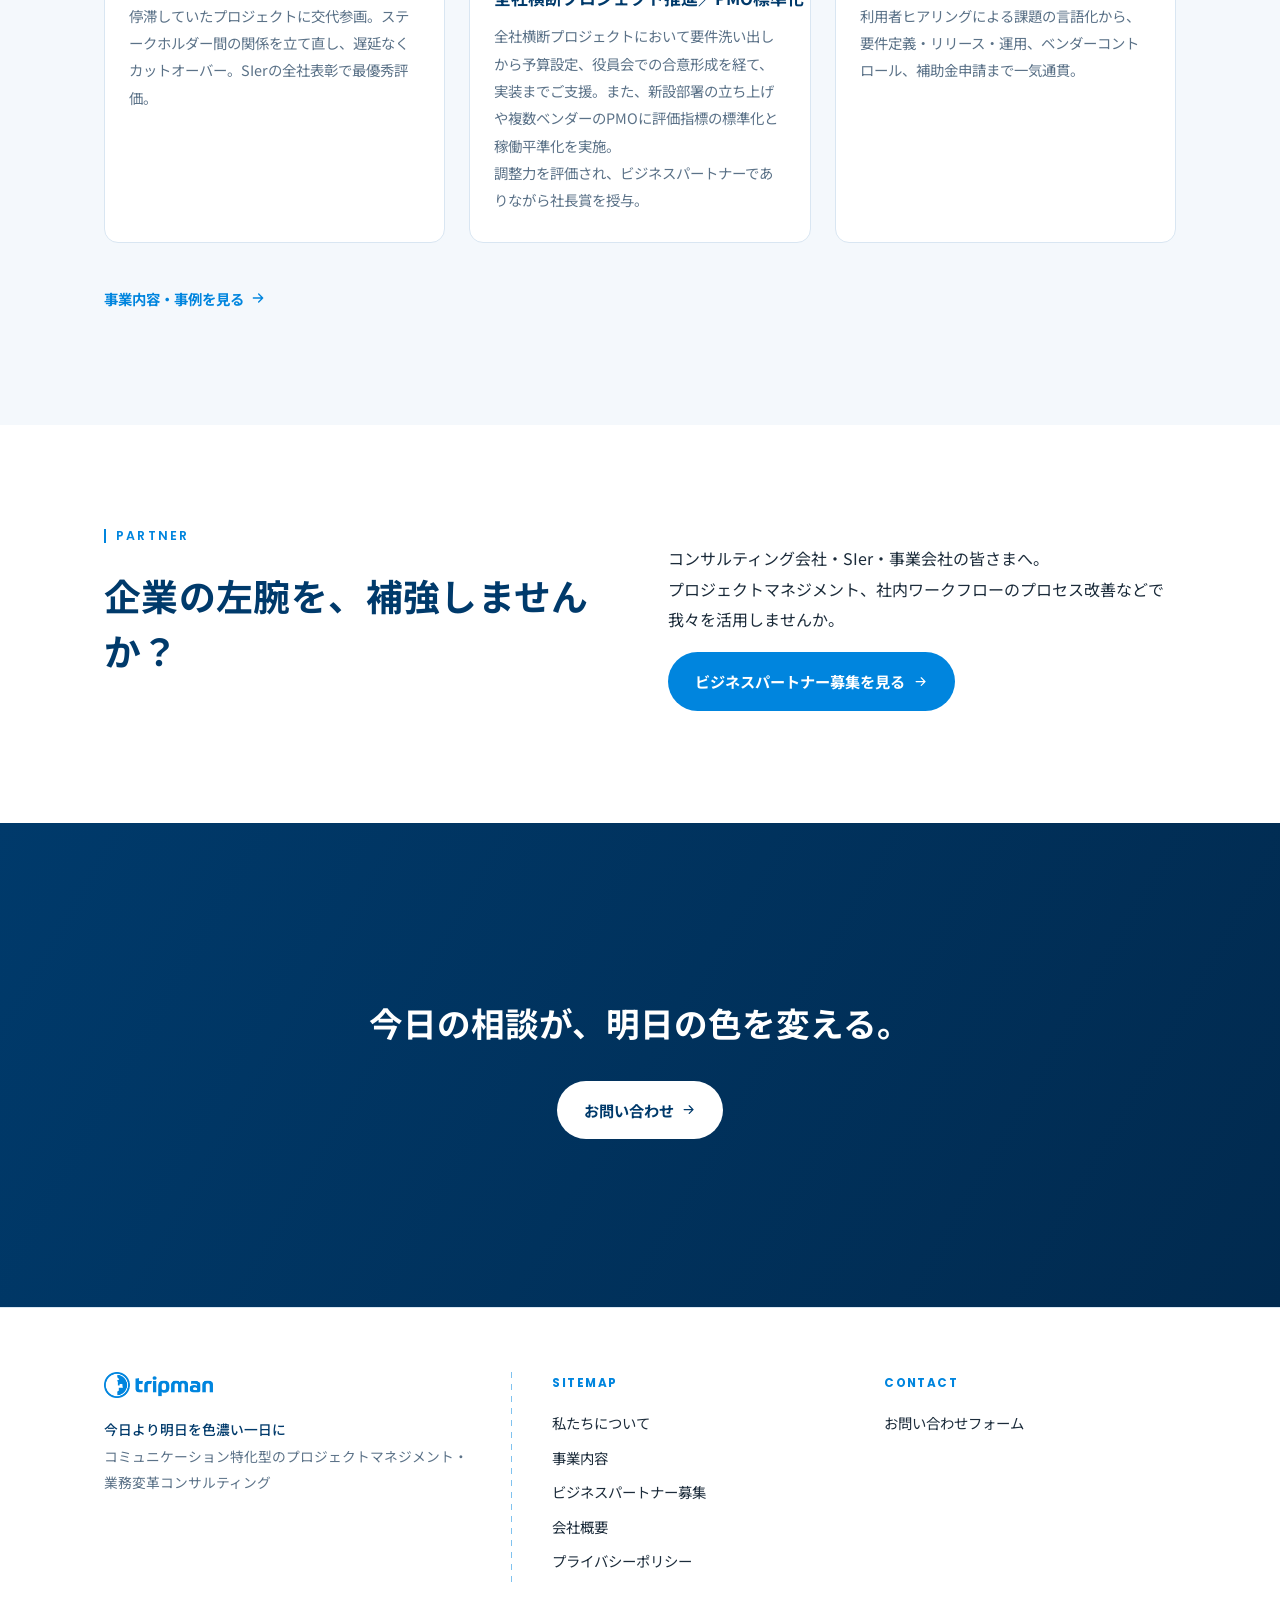
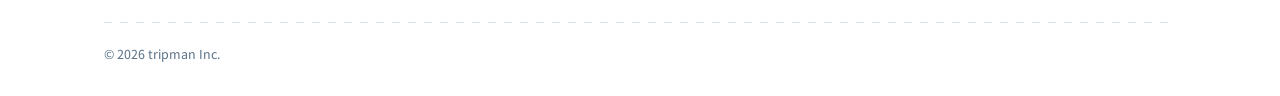
==== commit caf7d0d3: "Sync round 2 review fixes + privacy policy update" ====
--- a/index.html
+++ b/index.html
@@ -105,9 +105,9 @@
         <h2 class="h2" data-i18n="intro.title">企業の「左腕」として、<br>コミュニケーションで変革に伴走する。</h2>
       </div>
       <div class="stack">
-        <p data-i18n="intro.body1">私たちtripmanは、プロジェクトマネジメント・業務変革コンサルティングを通じて、企業がやるべきことに集中できる状態をつくります。現場を支えている利き腕を、「もう一方の腕」として計画・推進・改善で支援いたします。</p>
+        <p data-i18n="intro.body1">私たちtripmanは、プロジェクトマネジメント・業務変革コンサルティングを通じて、企業がやるべきことに集中できる状態をつくります。現場を支えている利き腕を、我々が「もう一方の腕」となり計画・推進・改善で支援いたします。</p>
         <div class="comm">
-          <h3 data-i18n="intro.commHead">業務にとどまらないコミュニケーション活用</h3>
+          <h3 data-i18n="intro.commHead">表層的なニーズに留まらないコミュニケーション活用</h3>
           <p data-i18n="intro.commLead">私たちの起点は「コミュニケーション」です。進捗や課題の管理だけでなく、</p>
           <ul>
             <li data-i18n="intro.commItem1">立場の違う関係者の意図を翻訳してつなぐ</li>
@@ -133,7 +133,7 @@
       <div class="pv">
         <div>
           <h3>Purpose ／ 社会的存在理由</h3>
-          <p class="pv__main" data-i18n="pv.purpose">プラスアルファで今日より明日を色濃い一日にし最高の人生にする</p>
+          <p class="pv__main" data-i18n="pv.purpose">プラスアルファで<br>今日より明日を色濃い一日にし最高の人生にする</p>
         </div>
         <div>
           <h3>Value ／ 組織共通の行動基準</h3>
@@ -151,10 +151,10 @@
         <p class="eyebrow">Services</p>
         <h2 class="h2" data-i18n="svc.title">2つの関わり方で、変革を実装する。</h2>
       </div>
-      <div class="cards">
+      <div class="cards cards--pair">
         <article class="card reveal">
-          <h3 class="card__ttl"><small data-i18n="svc.s1.tag">プロジェクトマネジメント</small><span data-i18n="svc.s1.ttl">推進力で、プロジェクトを前進させる</span></h3>
-          <p data-i18n="svc.s1.body">マスタースケジュールの管理からPM／PMOとしての推進、AIを取り入れたマネジメントによる管理工数の圧縮まで、プロジェクトを成功に導きます。</p>
+          <h3 class="card__ttl"><small data-i18n="svc.s1.tag">プロジェクトマネジメント</small><span data-i18n="svc.s1.ttl">推進力で、プロジェクトを成功に導く</span></h3>
+          <p data-i18n="svc.s1.body">進捗・課題管理からプロジェクト推進、AIを取り入れたマネジメントによる管理工数の圧縮まで、プロジェクトを成功に導きます。</p>
           <a class="card__link" href="services.html#pm" data-i18n="svc.more">詳しく見る
             <svg viewBox="0 0 24 24" width="16" height="16" fill="none" aria-hidden="true"><path d="M5 12h14M13 6l6 6-6 6" stroke="currentColor" stroke-width="2" stroke-linecap="round" stroke-linejoin="round"/></svg>
           </a>
@@ -184,9 +184,9 @@
           <p data-i18n="case.c1.body">停滞していたプロジェクトに交代参画。ステークホルダー間の関係を立て直し、遅延なくカットオーバー。SIerの全社表彰で最優秀評価。</p>
         </article>
         <article class="case reveal">
-          <span class="case__tag" data-i18n="case.c2.tag">製造業グループ／経営直轄</span>
+          <span class="case__tag" data-i18n="case.c2.tag">東証一部上場企業グループ システム開発会社／経営直轄</span>
           <h3 data-i18n="case.c2.ttl">全社横断プロジェクト推進／PMO標準化</h3>
-          <p data-i18n="case.c2.body">要件洗い出しから予算設定、役員会での合意形成を経て、実装までご支援。複数ベンダーのPMOに評価指標の標準化と稼働平準化を実施。</p>
+          <p data-i18n="case.c2.body">全社横断プロジェクトにおいて要件洗い出しから予算設定、役員会での合意形成を経て、実装までご支援。また、新設部署の立ち上げや複数ベンダーのPMOに評価指標の標準化と稼働平準化を実施。<br>調整力を評価され、ビジネスパートナーでありながら社長賞を授与。</p>
         </article>
         <article class="case reveal">
           <span class="case__tag" data-i18n="case.c3.tag">インバウンド向けWebアプリ</span>
@@ -207,10 +207,10 @@
     <div class="wrap split">
       <div>
         <p class="eyebrow">Partner</p>
-        <h2 class="h2" data-i18n="ptn.title">プロジェクトマネジメント・業務変革コンサルティングで、企業の左腕を<br>一緒に担うパートナーを募集しています。</h2>
+        <h2 class="h2" data-i18n="ptn.title">企業の左腕を、補強しませんか？</h2>
       </div>
       <div class="stack">
-        <p data-i18n="ptn.body">コンサル会社・SIer・事業会社の皆さまへ。AIを取り入れたマネジメント、社内ワークフローのプロセス改善を、共に伴走しませんか。案件のご紹介・共同支援からのスタートも歓迎します。</p>
+        <p data-i18n="ptn.body">コンサルティング会社・SIer・事業会社の皆さまへ。<br>プロジェクトマネジメント、社内ワークフローのプロセス改善などで我々を活用しませんか。</p>
         <p><a class="btn btn--primary" href="partner.html" data-i18n="ptn.cta">ビジネスパートナー募集を見る
           <svg viewBox="0 0 24 24" fill="none" aria-hidden="true"><path d="M5 12h14M13 6l6 6-6 6" stroke="currentColor" stroke-width="2" stroke-linecap="round" stroke-linejoin="round"/></svg>
         </a></p>
--- a/assets/css/style.css
+++ b/assets/css/style.css
@@ -273,7 +273,8 @@
   .nav.is-open { transform: translateX(0); }
   .nav__links { flex-direction: column; gap: 4px; }
   .nav__links a {
-    padding: 14px 4px 14px 14px;
+    padding: 14px 4px 8px 14px;
+    margin-bottom: 6px;
     border-bottom: 1px solid var(--line);
     border-left: 3px solid transparent;
     font-size: 1rem;
@@ -453,10 +454,12 @@
 .hero__actions { display: flex; flex-wrap: wrap; gap: 14px; }
 
 /* enhancement: fade-up runs once when JS adds .anim-ready; resting state is fully visible */
-.hero.anim-ready .hero__eyebrow { animation: heroUp .6s var(--ease) 1.25s both; }
-.hero.anim-ready .hero__title   { animation: heroUp .7s var(--ease) 1.38s both; }
-.hero.anim-ready .hero__sub     { animation: heroUp .7s var(--ease) 1.52s both; }
-.hero.anim-ready .hero__actions { animation: heroUp .7s var(--ease) 1.64s both; }
+/* v1.1追加修正: 日付変更線アニメーション後に続けて表示される文章が
+   早送りに見えるとの指摘を受け、表示速度を0.8倍（時間を1.25倍）に調整 */
+.hero.anim-ready .hero__eyebrow { animation: heroUp .75s var(--ease) 1.56s both; }
+.hero.anim-ready .hero__title   { animation: heroUp .88s var(--ease) 1.73s both; }
+.hero.anim-ready .hero__sub     { animation: heroUp .88s var(--ease) 1.9s both; }
+.hero.anim-ready .hero__actions { animation: heroUp .88s var(--ease) 2.05s both; }
 .hero.is-revealed .hero__eyebrow,
 .hero.is-revealed .hero__title,
 .hero.is-revealed .hero__sub,
@@ -533,6 +536,11 @@
 
 .stack > * + * { margin-top: 1.1em; }
 
+/* top-page Partner block: the right column's plain paragraph sat visually
+   higher than the left eyebrow+heading's text baseline — nudge it down to
+   align both columns' top edges */
+#partner .split > .stack { padding-top: 6px; }
+
 /* pv/value panel */
 .pv {
   display: grid;
@@ -582,6 +590,16 @@
 }
 @media (max-width: 860px) { .cards { grid-template-columns: 1fr; } }
 
+/* exactly-2 service cards (top page): center as a balanced pair instead of
+   sitting in a 3-column track with empty space on the right */
+.cards--pair { grid-template-columns: repeat(2, minmax(0, 1fr)); max-width: 760px; margin-inline: auto; }
+@media (max-width: 860px) { .cards--pair { grid-template-columns: 1fr; max-width: none; } }
+@media (min-width: 861px) { .cards--pair .card__ttl > span { white-space: nowrap; } }
+
+/* exactly-4 cards (partner "What we bring"): 2x2 instead of 3+1 */
+.cards--2x2 { grid-template-columns: repeat(2, 1fr); }
+@media (max-width: 860px) { .cards--2x2 { grid-template-columns: 1fr; } }
+
 .card {
   background: #fff;
   border: 1px solid var(--line);
@@ -620,10 +638,24 @@
 }
 .card:hover .card__link { gap: .7em; }
 
-/* case list */
-.cases { display: grid; grid-template-columns: repeat(3, 1fr); gap: 24px; }
-@media (max-width: 860px) { .cases { grid-template-columns: 1fr; } }
+/* case list — the JP card titles don't reliably fit a 1fr-of-3 column, so
+   cards get a guaranteed minimum width and titles never wrap; once 3 of them
+   no longer fit the row at that width, the row scrolls horizontally instead
+   of wrapping the title text */
+.cases {
+  display: grid;
+  grid-auto-flow: column;
+  grid-auto-columns: minmax(300px, 360px);
+  gap: 24px;
+  overflow-x: auto;
+  scroll-snap-type: x proximity;
+  padding-bottom: 8px;
+  -webkit-overflow-scrolling: touch;
+}
+.cases::-webkit-scrollbar { height: 6px; }
+.cases::-webkit-scrollbar-thumb { background: var(--line); border-radius: 999px; }
 .case {
+  scroll-snap-align: start;
   border: 1px solid var(--line);
   border-radius: var(--radius);
   padding: 28px 24px;
@@ -640,7 +672,7 @@
   display: inline-block;
   margin-bottom: 14px;
 }
-.case h3 { font-size: 1.05rem; color: var(--ink); margin: 0 0 10px; line-height: 1.6; }
+.case h3 { font-size: 1.05rem; color: var(--ink); margin: 0 0 10px; line-height: 1.6; white-space: nowrap; }
 .case p { margin: 0; font-size: .9rem; color: var(--muted); }
 
 /* comm highlight strip inside intro */
@@ -670,15 +702,6 @@
   position: relative;
   overflow: hidden;
 }
-/* v1.1: the dashed accent stays only where explicitly requested (.cta-band--dash);
-   on the top page it overlapped the copy on mobile, so it was removed there */
-.cta-band.cta-band--dash::before {
-  content: "";
-  position: absolute;
-  top: 0; bottom: 0; left: 18%;
-  width: 2px;
-  background: repeating-linear-gradient(180deg, rgba(255,255,255,.5) 0 8px, transparent 8px 20px);
-}
 .cta-band .wrap { position: relative; text-align: center; padding-block: 72px; }
 .cta-band h2 {
   font-size: clamp(1.4rem, 1rem + 2vw, 2.1rem);
@@ -706,7 +729,7 @@
    vertical on desktop/tablet, horizontal once it stacks on mobile */
 .site-footer .f-brand {
   padding-right: 32px;
-  background-image: repeating-linear-gradient(180deg, var(--line) 0 6px, transparent 6px 12px);
+  background-image: repeating-linear-gradient(180deg, rgba(0, 133, 222, .5) 0 6px, transparent 6px 12px);
   background-repeat: no-repeat;
   background-position: right top;
   background-size: 1px 100%;
@@ -999,3 +1022,9 @@
 @media (max-width: 600px) {
   .nowrap-lead { white-space: normal; }
 }
+
+/* line break shown on desktop/tablet only; treated as a space on mobile */
+.br-desktop { display: none; }
+@media (min-width: 601px) {
+  .br-desktop { display: inline; }
+}
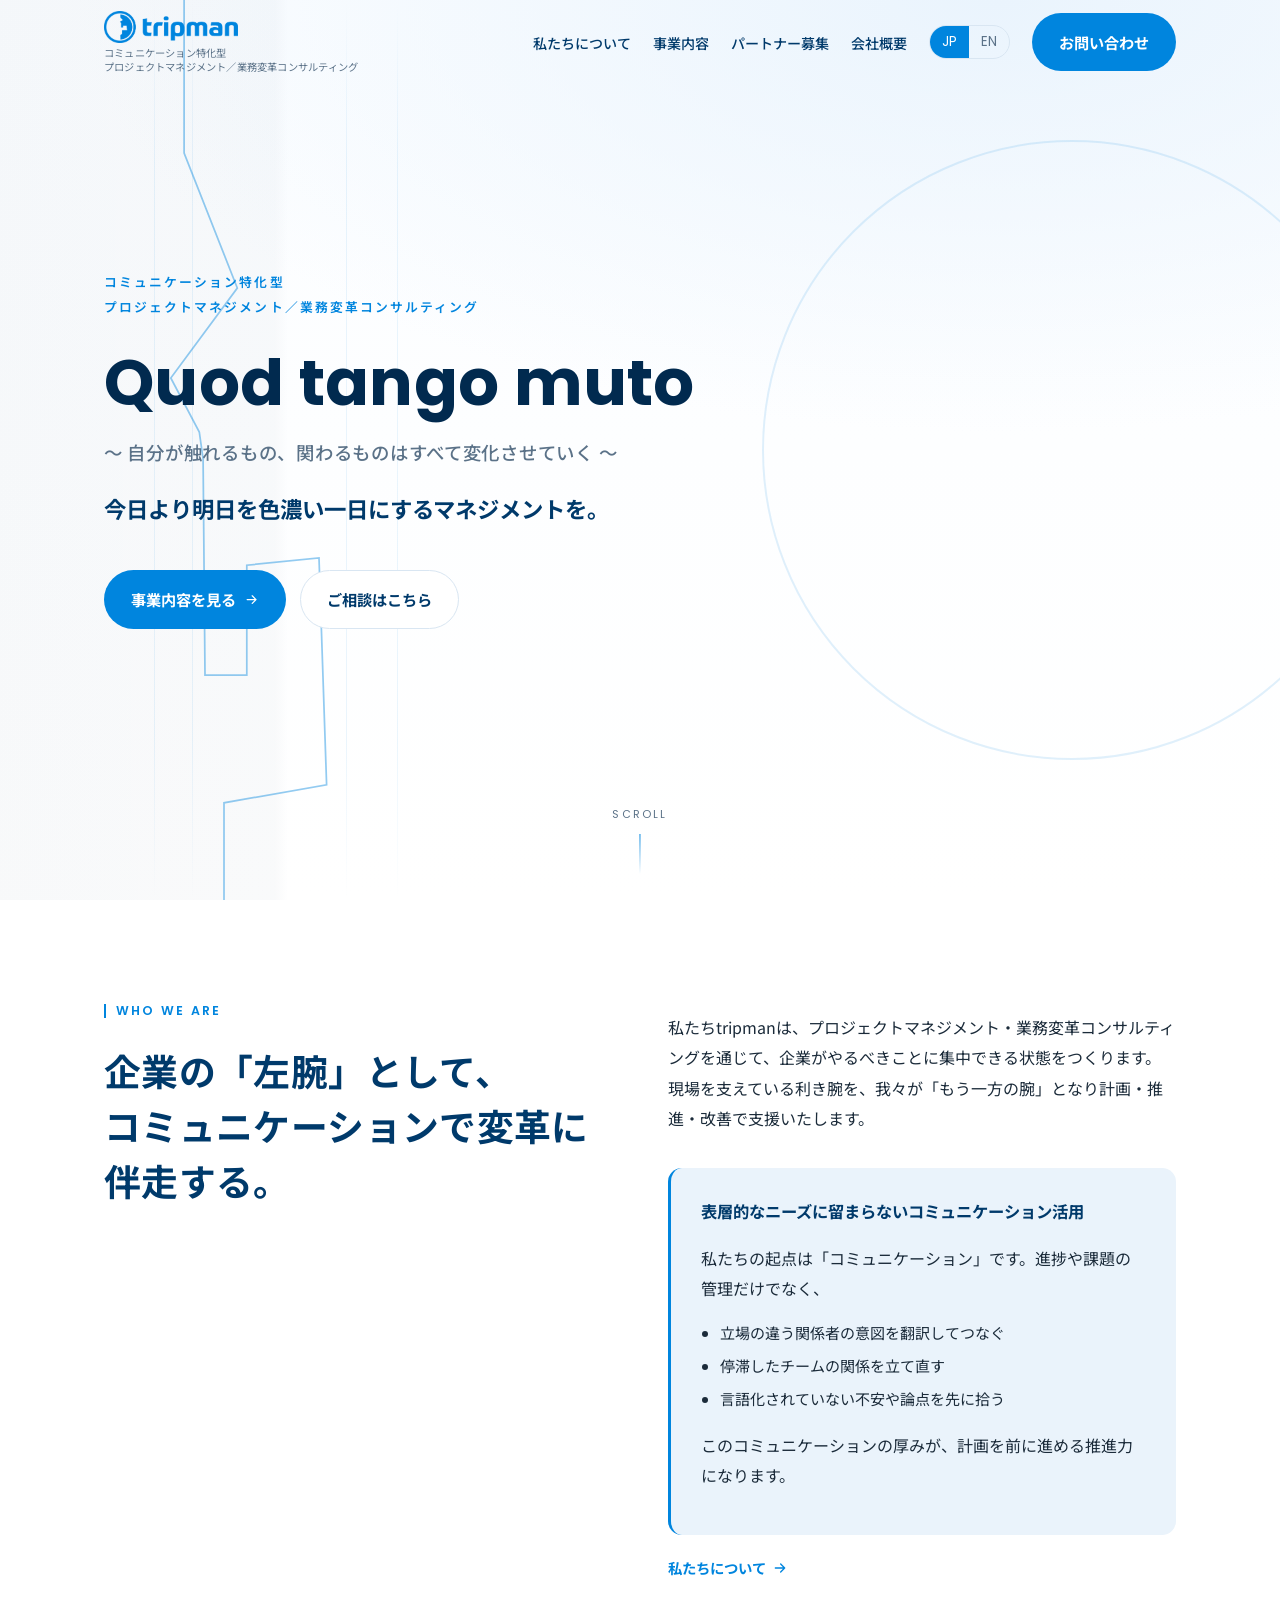
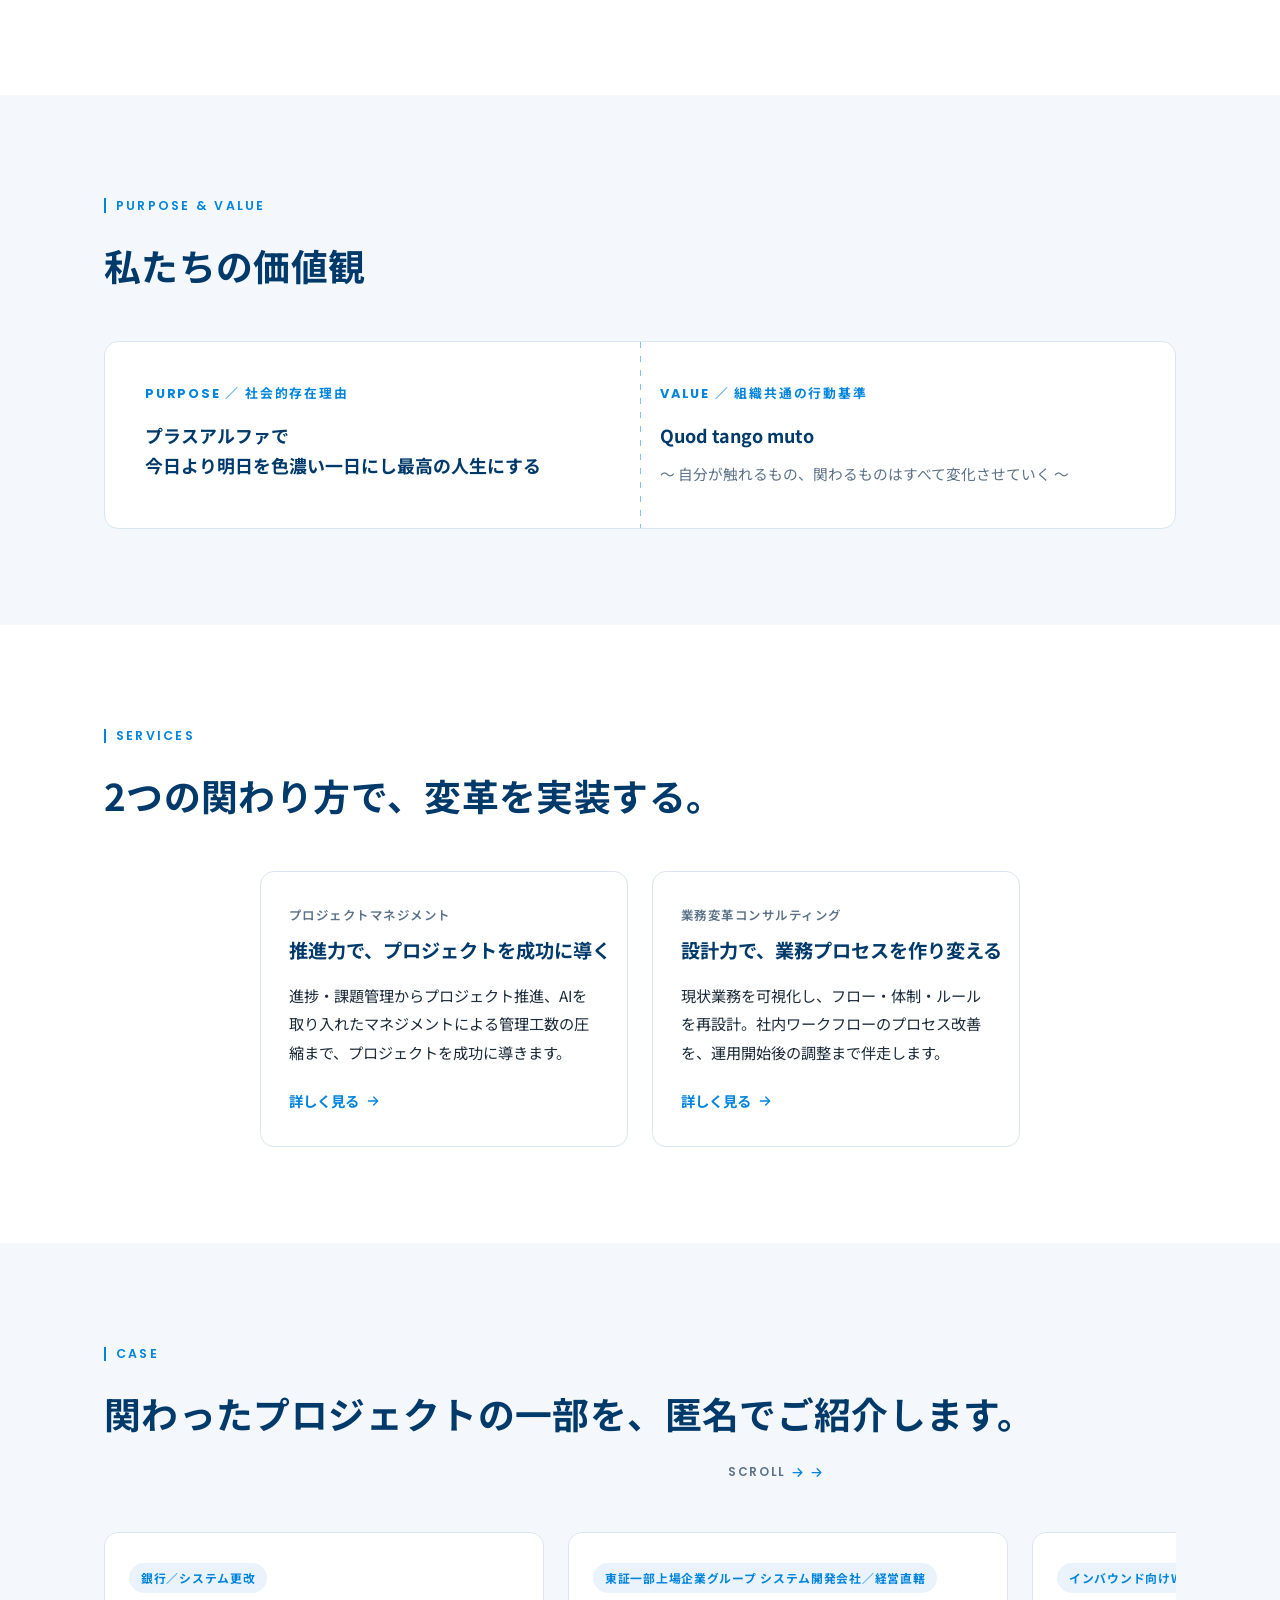
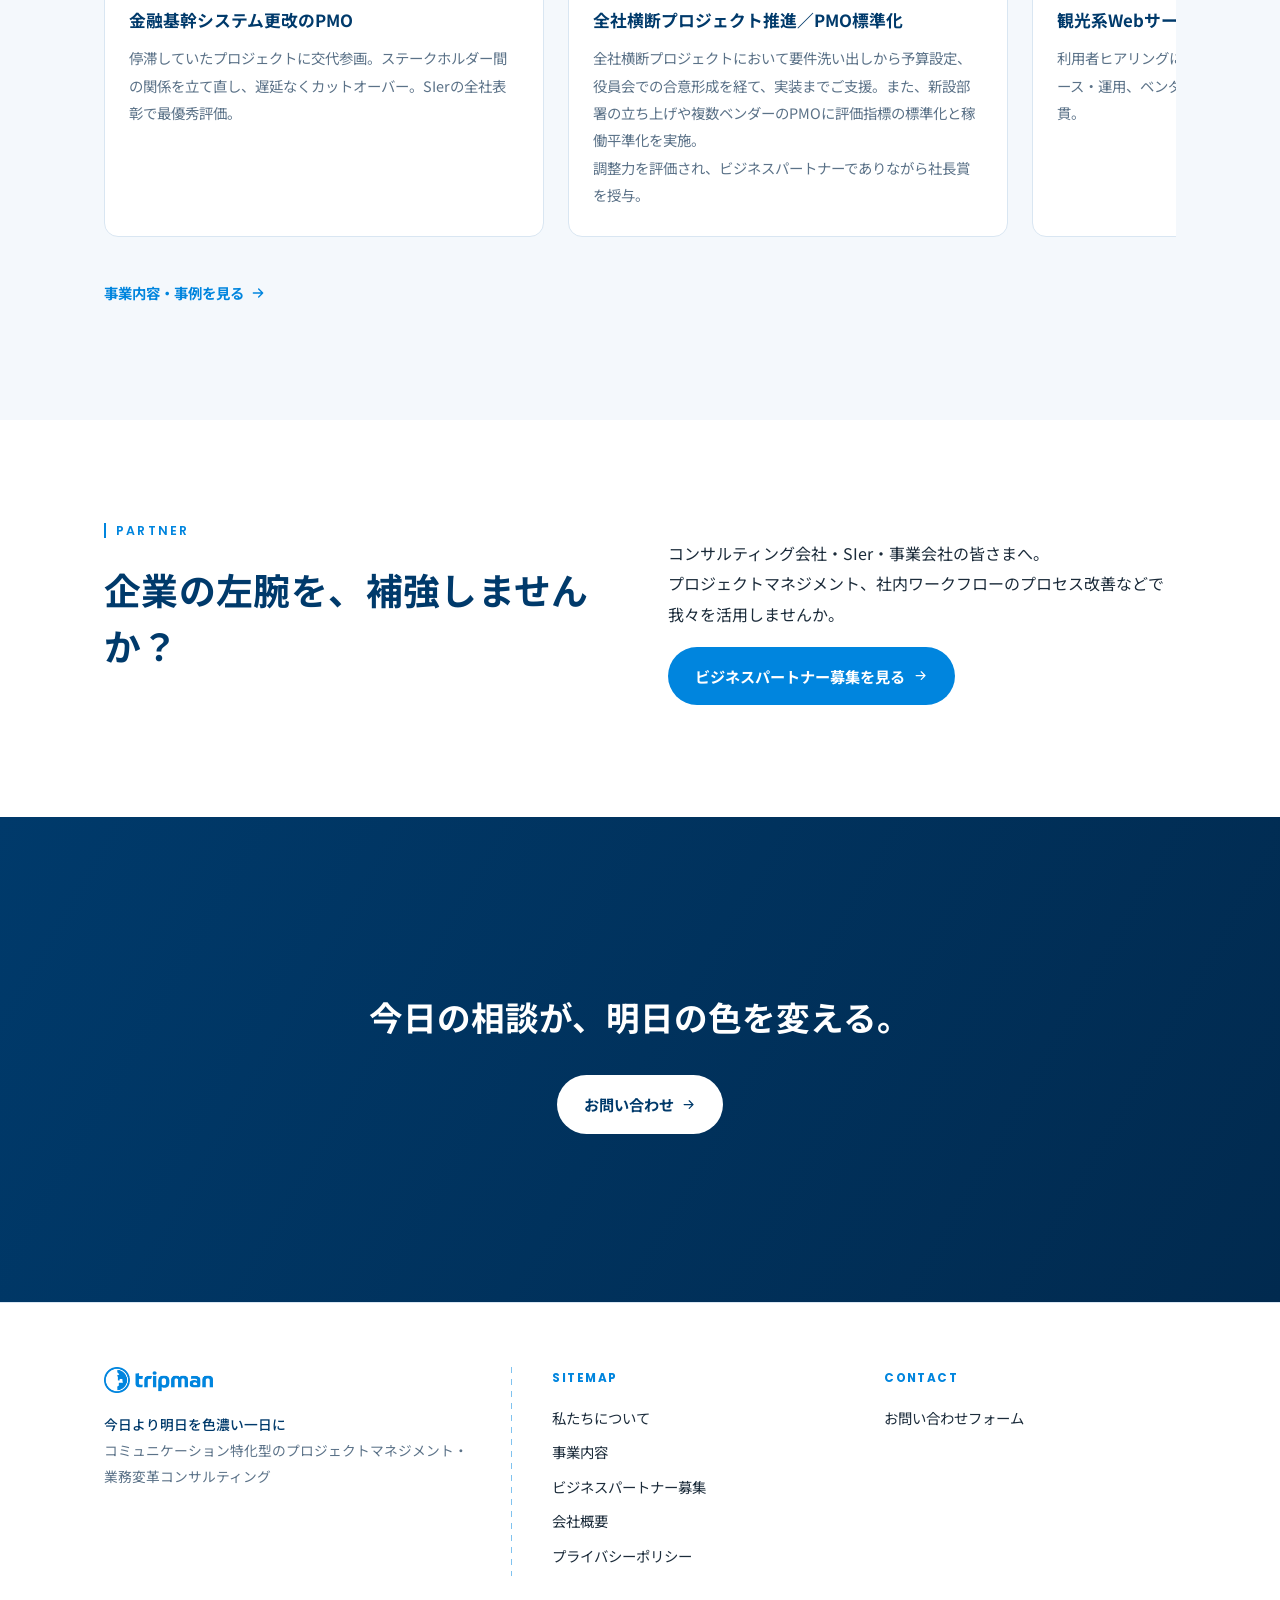
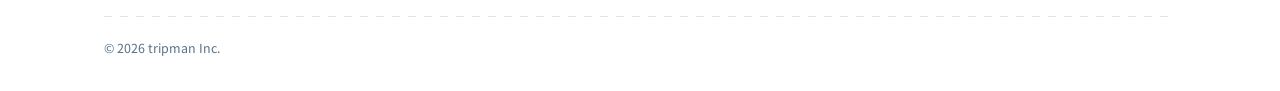
==== commit f5a0283f: "Shrink CASE cards for mobile, move language switcher out of drawer, add scroll hint" ====
--- a/index.html
+++ b/index.html
@@ -38,6 +38,11 @@
       <span class="brand__tag" data-i18n="common.commTagline">コミュニケーション特化型<br>プロジェクトマネジメント／業務変革コンサルティング</span>
     </a>
 
+    <div class="lang lang--header" role="group" aria-label="言語切り替え / Language">
+      <button type="button" data-lang="ja" aria-pressed="true">JP</button>
+      <button type="button" data-lang="en" aria-pressed="false">EN</button>
+    </div>
+
     <button class="hamburger" id="hamburger" aria-label="メニューを開閉" aria-expanded="false" aria-controls="primaryNav">
       <span></span>
     </button>
@@ -176,6 +181,10 @@
       <div class="block-head">
         <p class="eyebrow">Case</p>
         <h2 class="h2 nowrap-lead" data-i18n="case.title">関わったプロジェクトの一部を、匿名でご紹介します。</h2>
+        <p class="scroll-hint" aria-hidden="true">Scroll
+          <svg viewBox="0 0 24 24" fill="none"><path d="M5 12h14M13 6l6 6-6 6" stroke="currentColor" stroke-width="2" stroke-linecap="round" stroke-linejoin="round"/></svg>
+          <svg viewBox="0 0 24 24" fill="none"><path d="M5 12h14M13 6l6 6-6 6" stroke="currentColor" stroke-width="2" stroke-linecap="round" stroke-linejoin="round"/></svg>
+        </p>
       </div>
       <div class="cases">
         <article class="case reveal">
--- a/assets/css/style.css
+++ b/assets/css/style.css
@@ -226,6 +226,11 @@
 }
 .lang button[aria-pressed="true"] { background: var(--brand); color: #fff; }
 
+/* header-level copy (same markup, same JS listeners via .lang selector):
+   shown instead of the in-drawer one once the drawer becomes off-canvas,
+   so JP/EN stays reachable without opening the menu */
+.lang--header { display: none; }
+
 .nav__cta { display: inline-flex; }
 
 .hamburger {
@@ -255,7 +260,9 @@
 
 @media (max-width: 1040px) {
   .brand__tag { display: none; }
-  .hamburger { display: inline-flex; }
+  .hamburger { display: inline-flex; margin-left: 0; }
+  .nav > .lang { display: none; }
+  .lang--header { display: inline-flex; margin-left: auto; }
   .nav {
     position: fixed;
     inset: 0 0 0 auto;
@@ -273,8 +280,8 @@
   .nav.is-open { transform: translateX(0); }
   .nav__links { flex-direction: column; gap: 4px; }
   .nav__links a {
-    padding: 14px 4px 8px 14px;
-    margin-bottom: 6px;
+    padding: 14px 4px 2px 14px;
+    margin-bottom: 12px;
     border-bottom: 1px solid var(--line);
     border-left: 3px solid transparent;
     font-size: 1rem;
@@ -645,7 +652,7 @@
 .cases {
   display: grid;
   grid-auto-flow: column;
-  grid-auto-columns: minmax(300px, 360px);
+  grid-auto-columns: 440px;
   gap: 24px;
   overflow-x: auto;
   scroll-snap-type: x proximity;
@@ -673,6 +680,38 @@
   margin-bottom: 14px;
 }
 .case h3 { font-size: 1.05rem; color: var(--ink); margin: 0 0 10px; line-height: 1.6; white-space: nowrap; }
+
+/* hints that the CASE row scrolls horizontally */
+.scroll-hint {
+  display: flex;
+  align-items: center;
+  justify-content: flex-end;
+  gap: 4px;
+  margin: 16px 0 0;
+  font-family: var(--font-latin);
+  font-size: .74rem;
+  font-weight: 600;
+  letter-spacing: .14em;
+  text-transform: uppercase;
+  color: var(--muted);
+}
+.scroll-hint svg { width: 15px; height: 15px; color: var(--brand); }
+.scroll-hint svg:nth-of-type(1) { animation: scrollHintNudge 1.6s ease-in-out infinite; }
+.scroll-hint svg:nth-of-type(2) { animation: scrollHintNudge 1.6s ease-in-out infinite .25s; }
+@keyframes scrollHintNudge {
+  0%, 100% { transform: translateX(0); opacity: .45; }
+  50% { transform: translateX(4px); opacity: 1; }
+}
+@media (prefers-reduced-motion: reduce) {
+  .scroll-hint svg { animation: none; }
+}
+@media (max-width: 640px) {
+  .cases { grid-auto-columns: min(90vw, 340px); }
+  .case { padding: 24px 18px; }
+  .case h3 { font-size: .8rem; }
+  .case__tag { font-size: .66rem; padding: 3px 10px; }
+  .case p { font-size: .86rem; }
+}
 .case p { margin: 0; font-size: .9rem; color: var(--muted); }
 
 /* comm highlight strip inside intro */
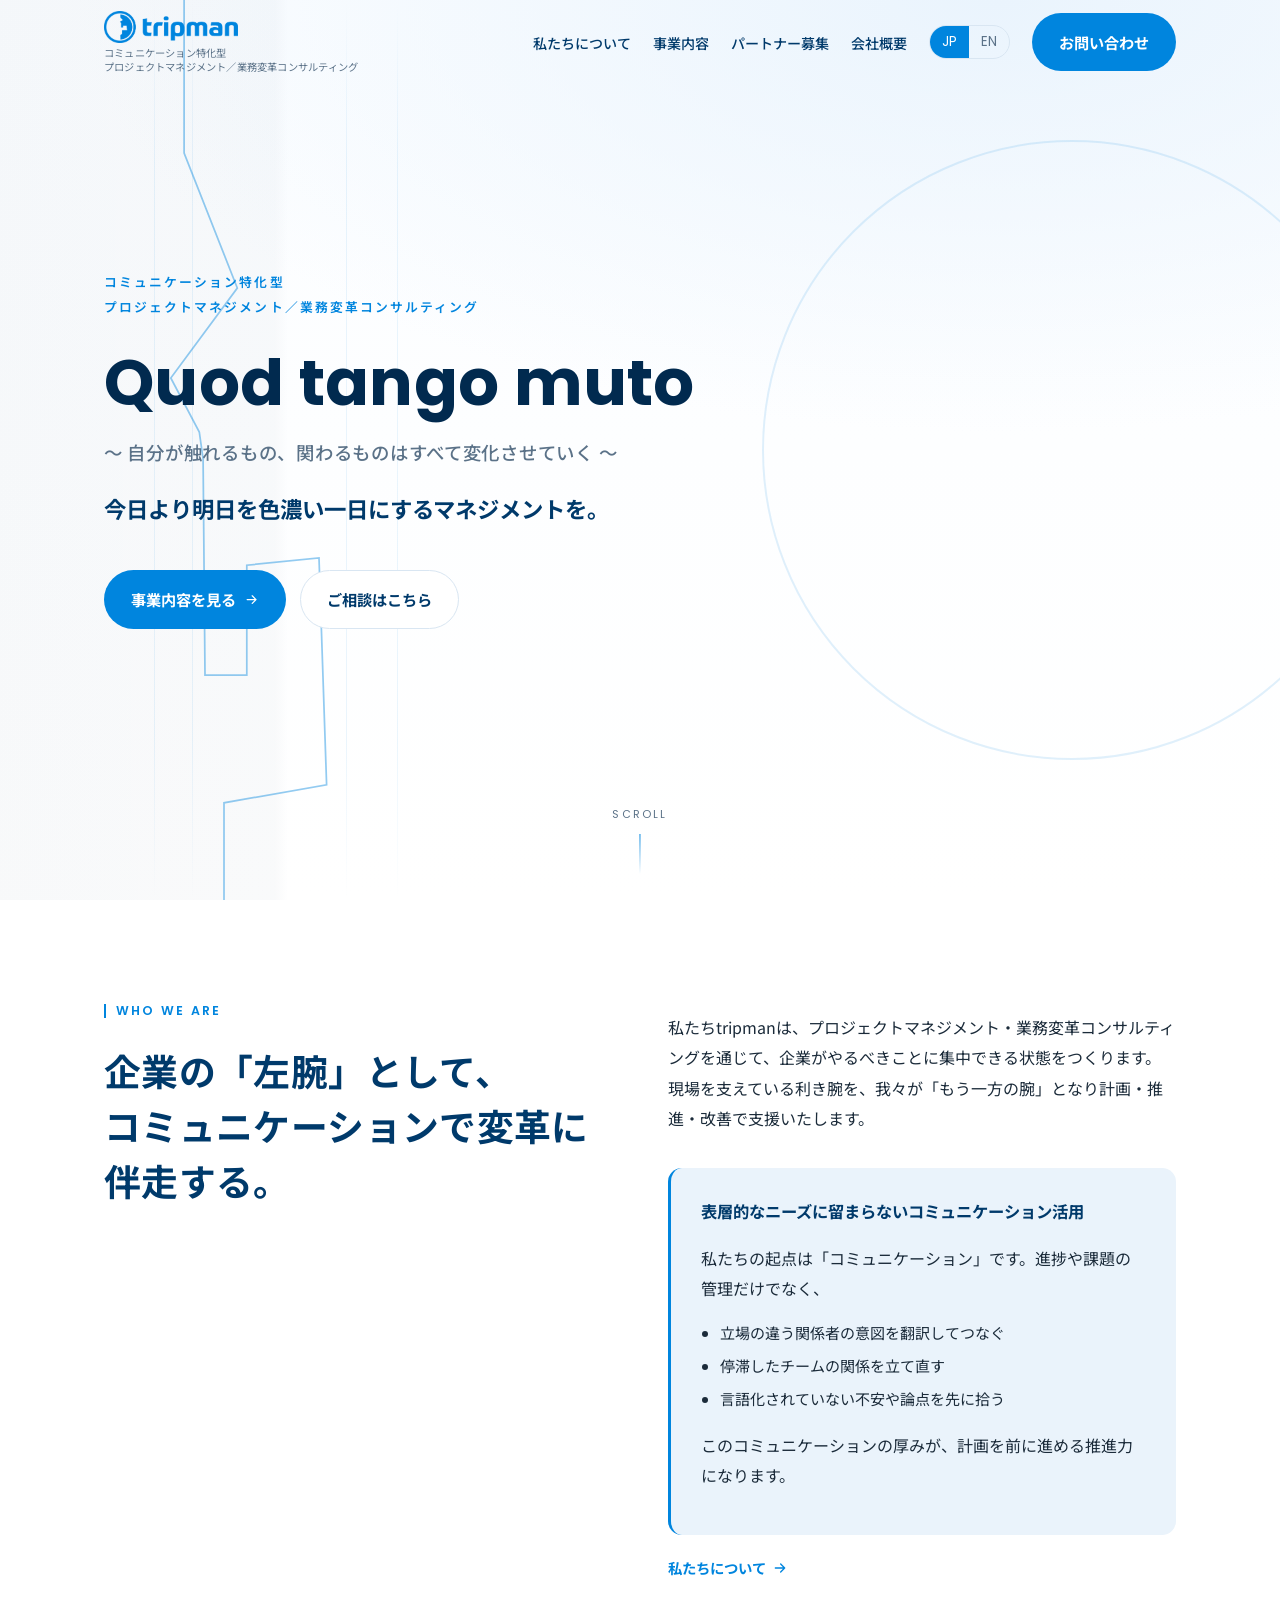
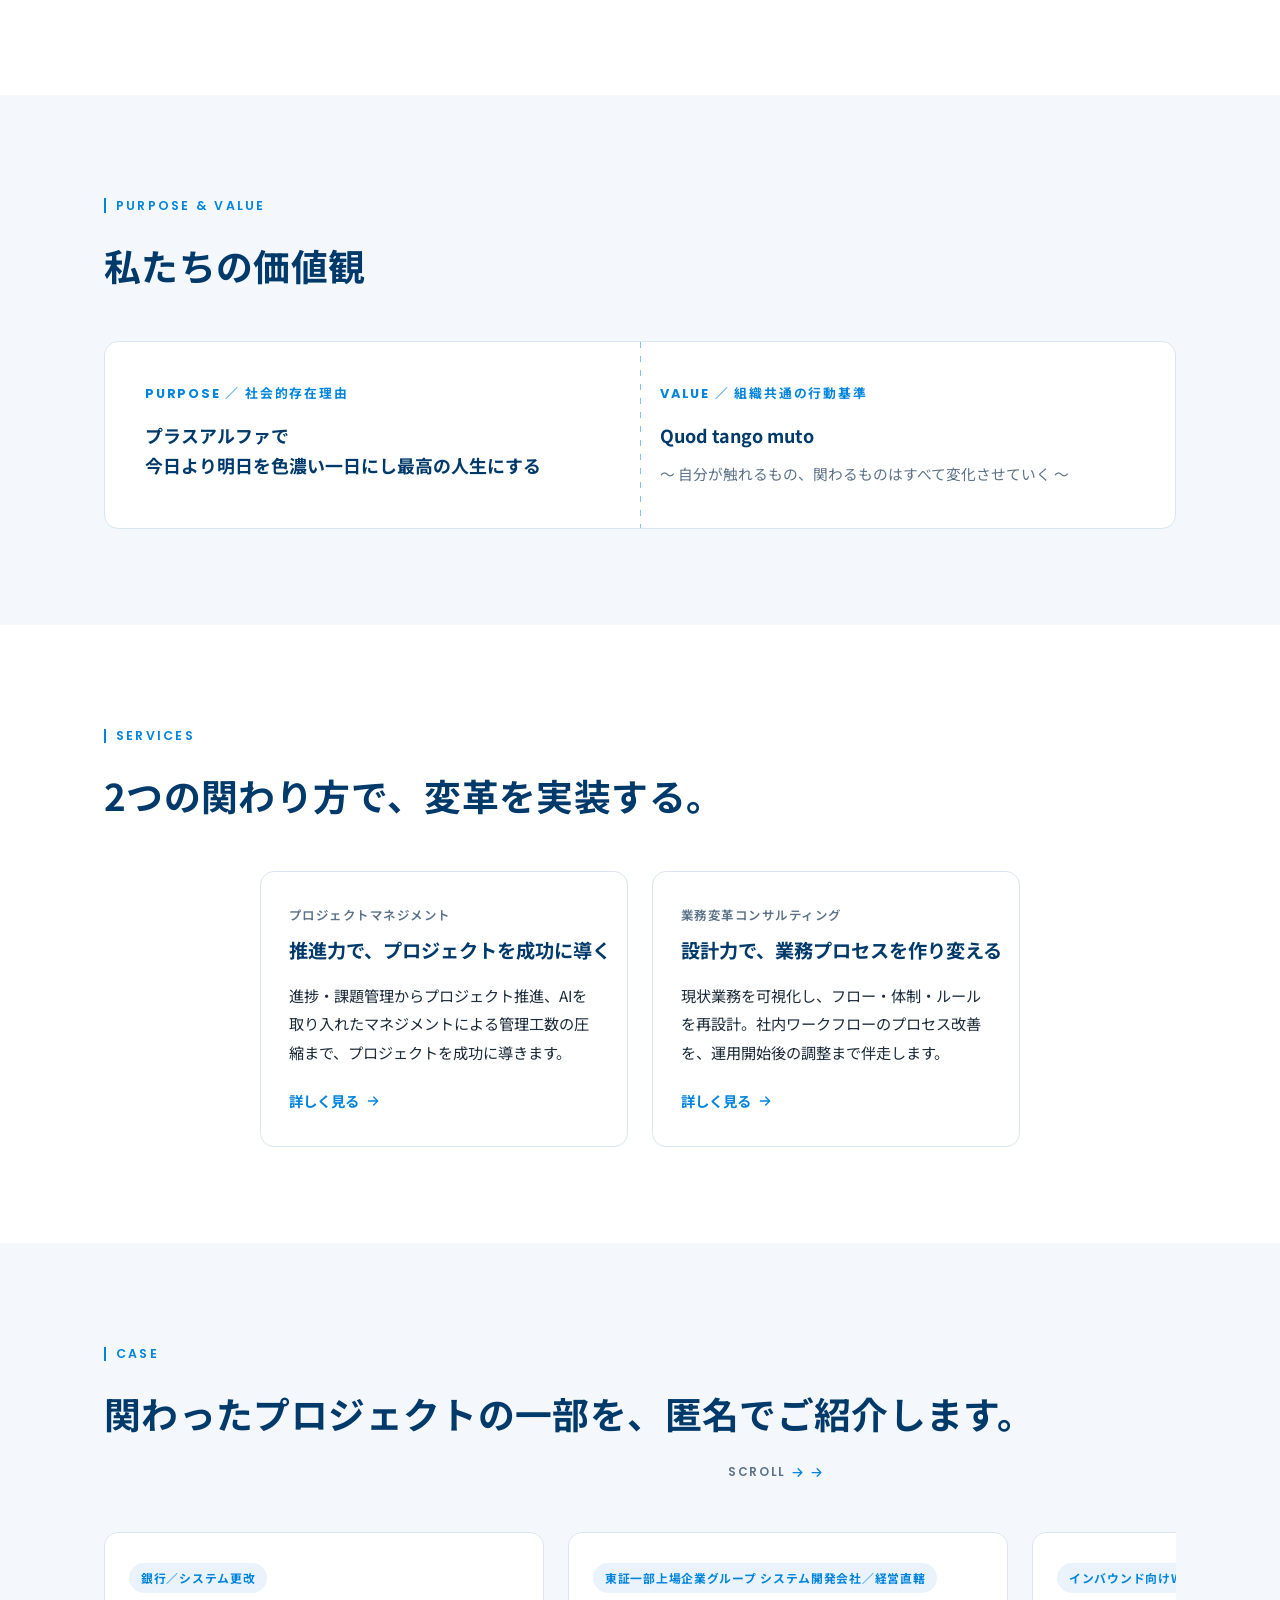
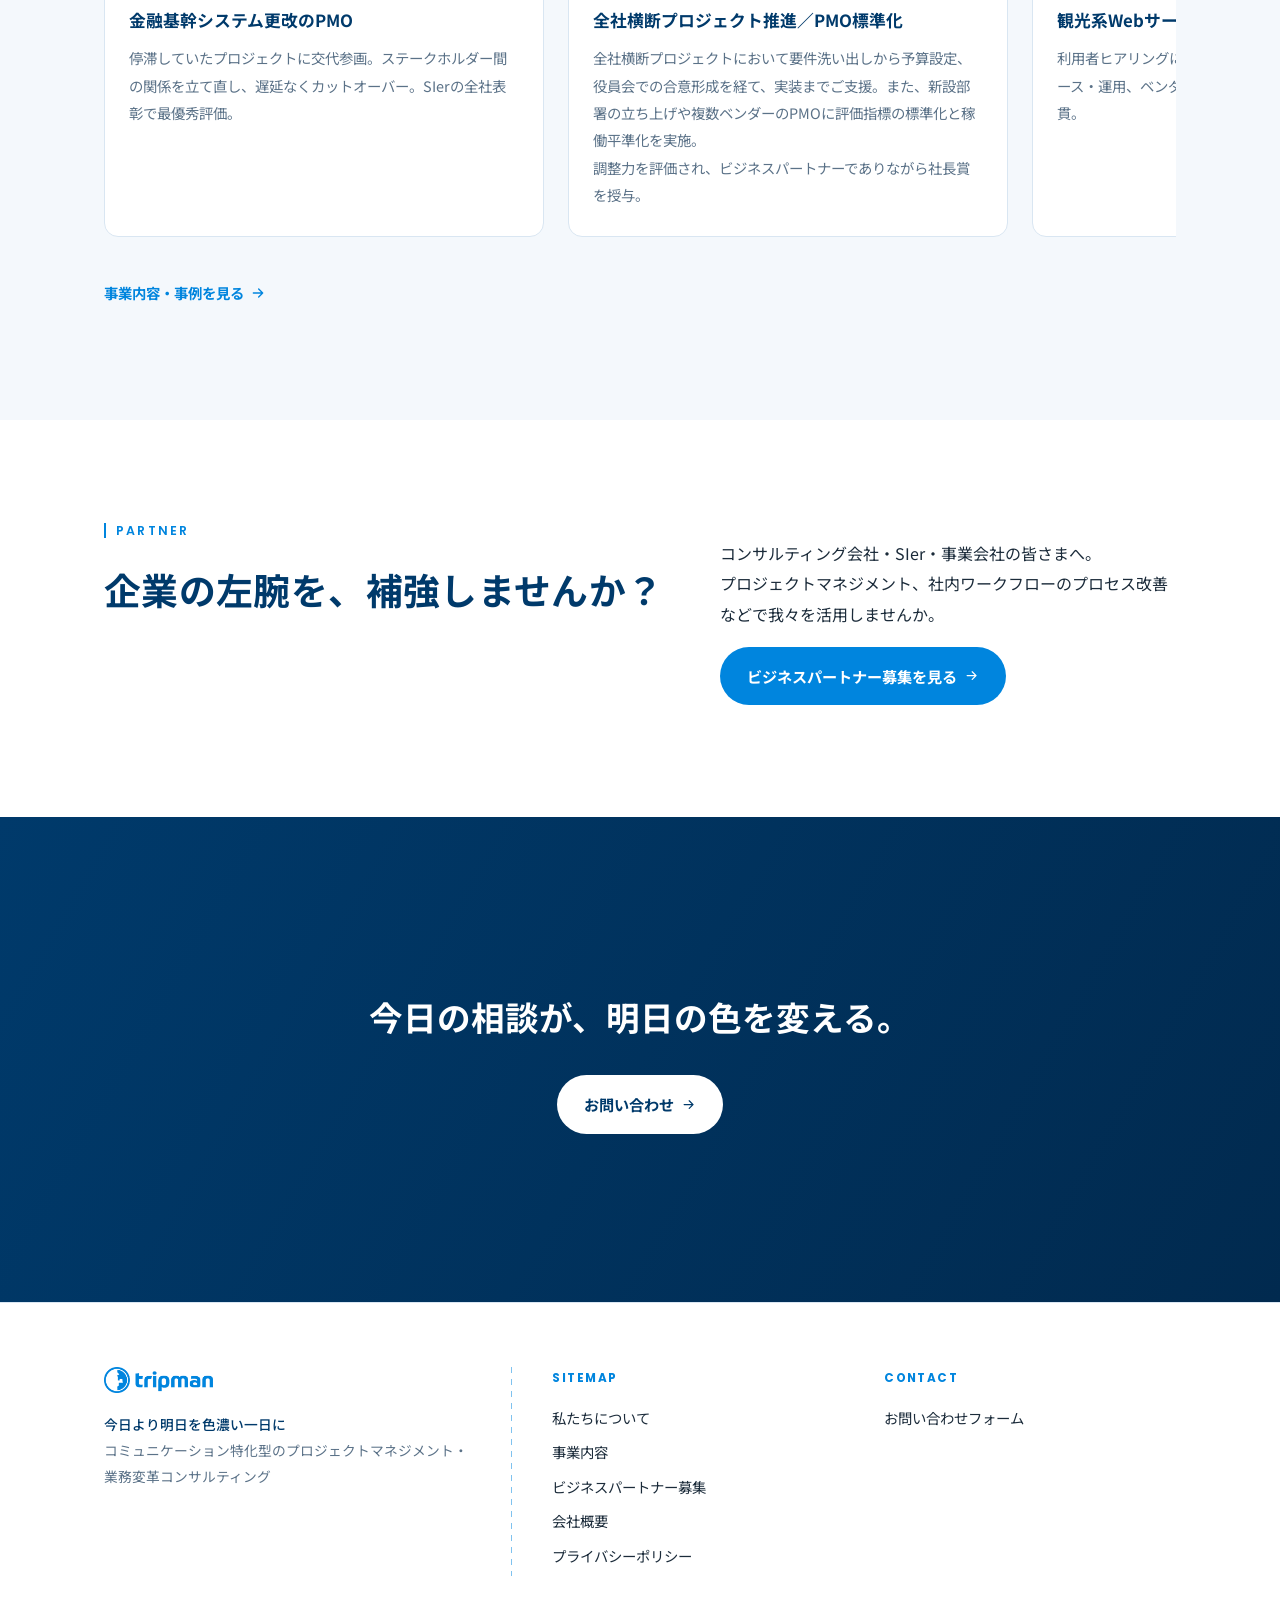
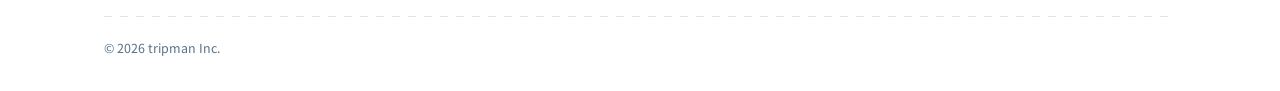
==== commit 37c0b6f9: "Fix top-page PARTNER heading wrap, mobile nav item spacing, and services copy" ====
--- a/index.html
+++ b/index.html
@@ -216,7 +216,7 @@
     <div class="wrap split">
       <div>
         <p class="eyebrow">Partner</p>
-        <h2 class="h2" data-i18n="ptn.title">企業の左腕を、補強しませんか？</h2>
+        <h2 class="h2" data-i18n="ptn.title" style="white-space:nowrap">企業の左腕を、補強しませんか？</h2>
       </div>
       <div class="stack">
         <p data-i18n="ptn.body">コンサルティング会社・SIer・事業会社の皆さまへ。<br>プロジェクトマネジメント、社内ワークフローのプロセス改善などで我々を活用しませんか。</p>
--- a/assets/css/style.css
+++ b/assets/css/style.css
@@ -281,7 +281,7 @@
   .nav__links { flex-direction: column; gap: 4px; }
   .nav__links a {
     padding: 14px 4px 2px 14px;
-    margin-bottom: 12px;
+    margin-bottom: 22px;
     border-bottom: 1px solid var(--line);
     border-left: 3px solid transparent;
     font-size: 1rem;
